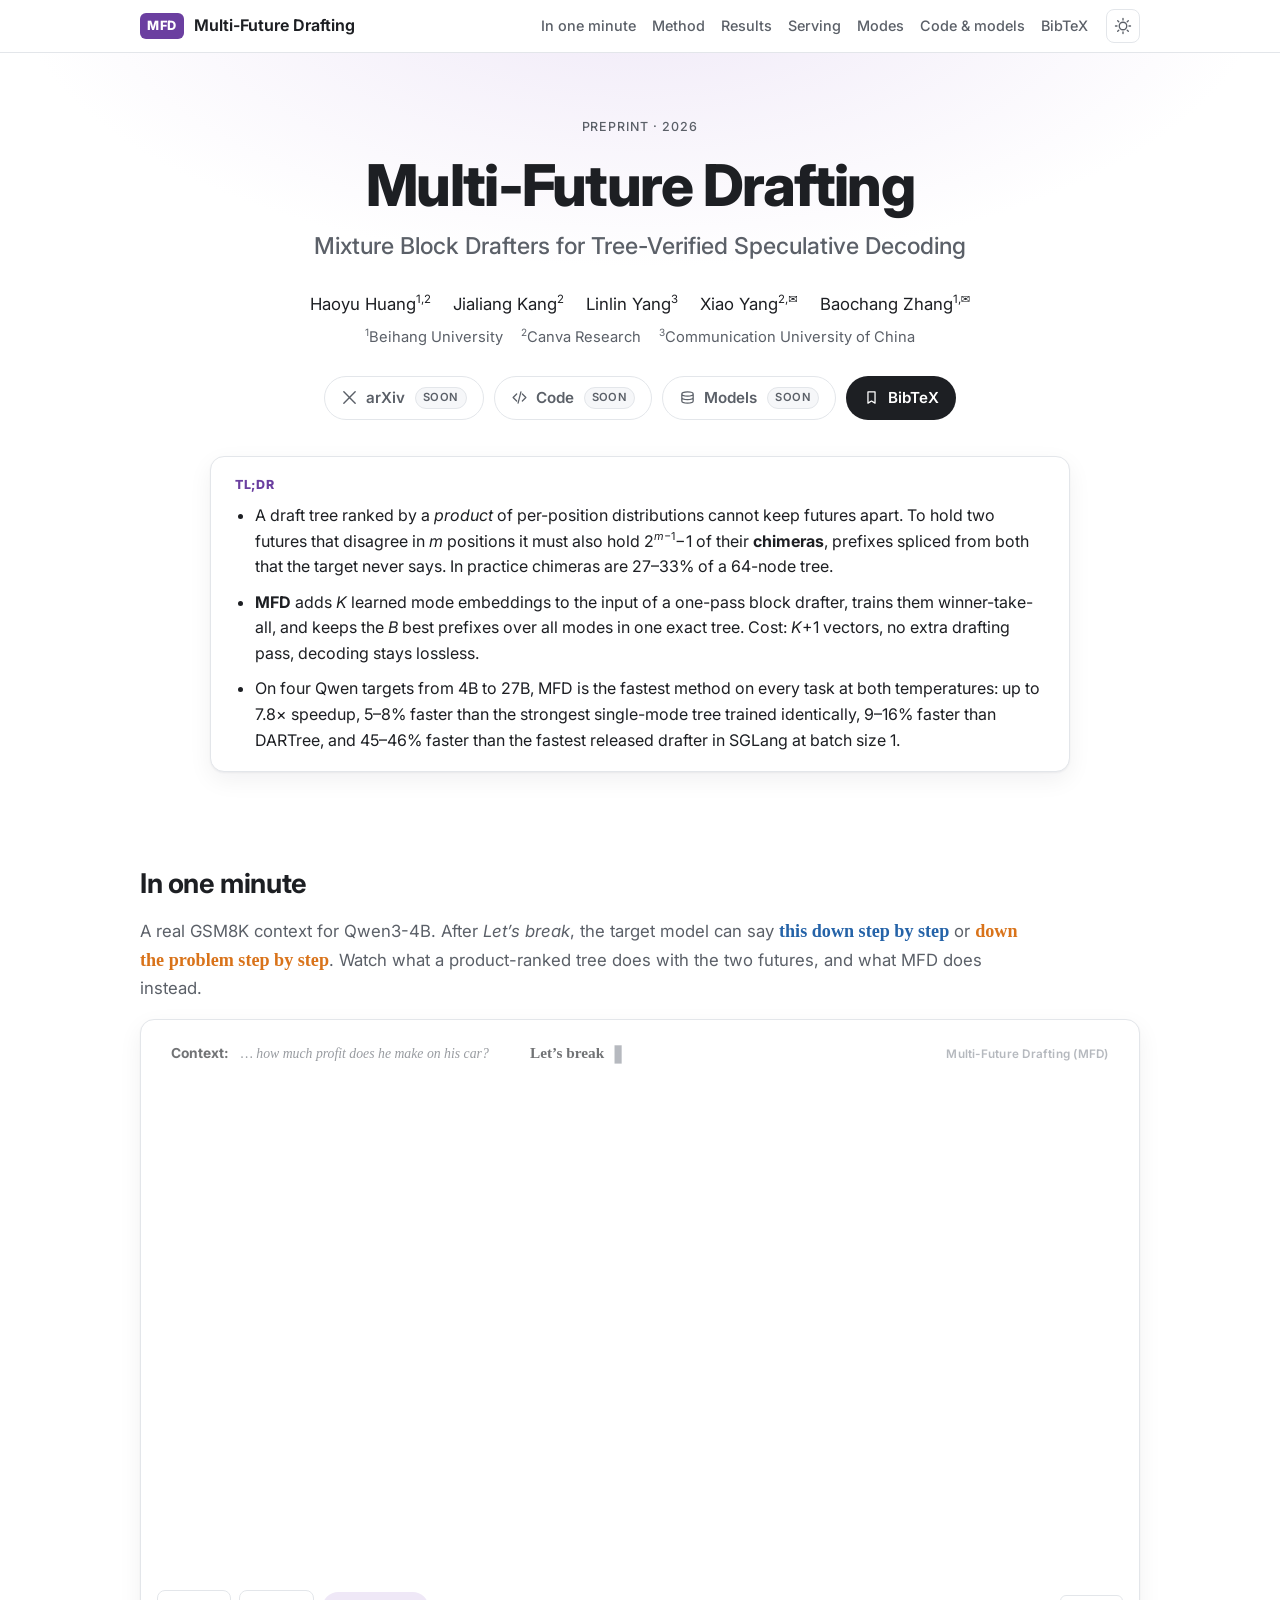
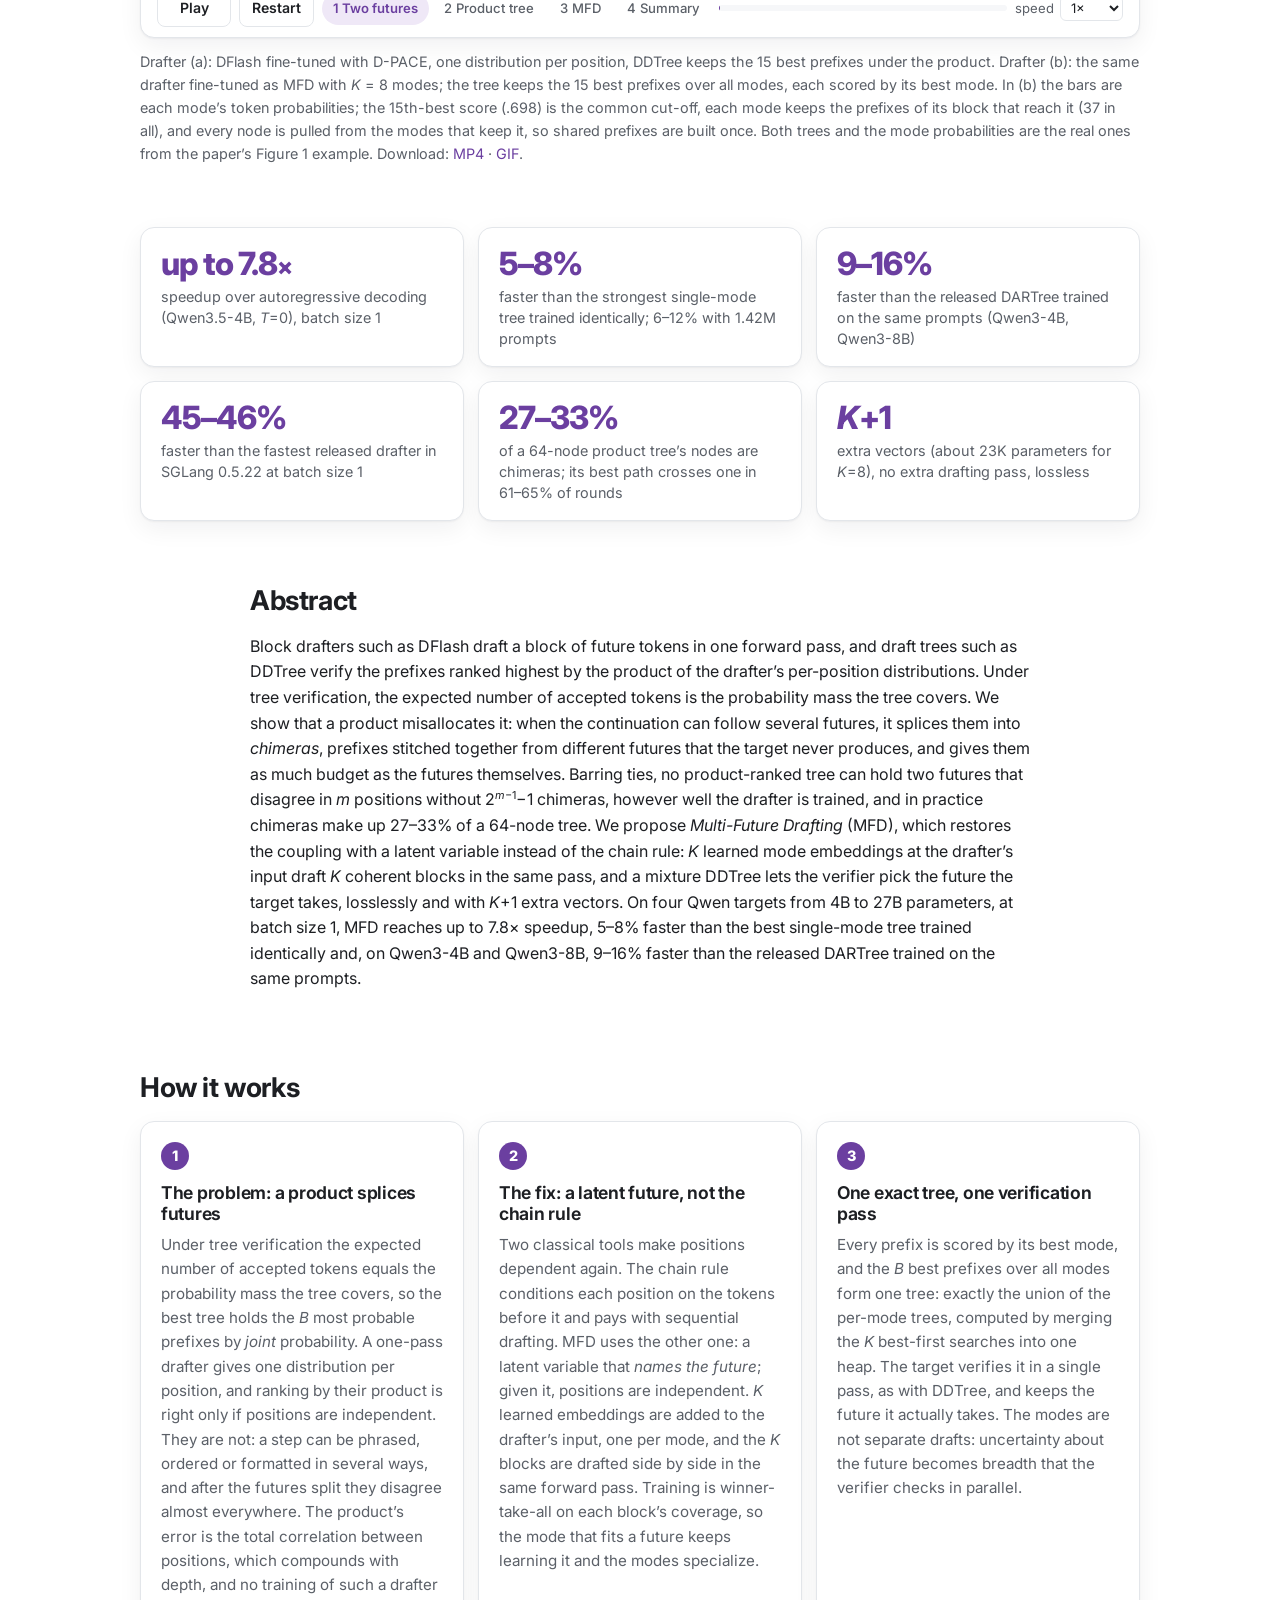
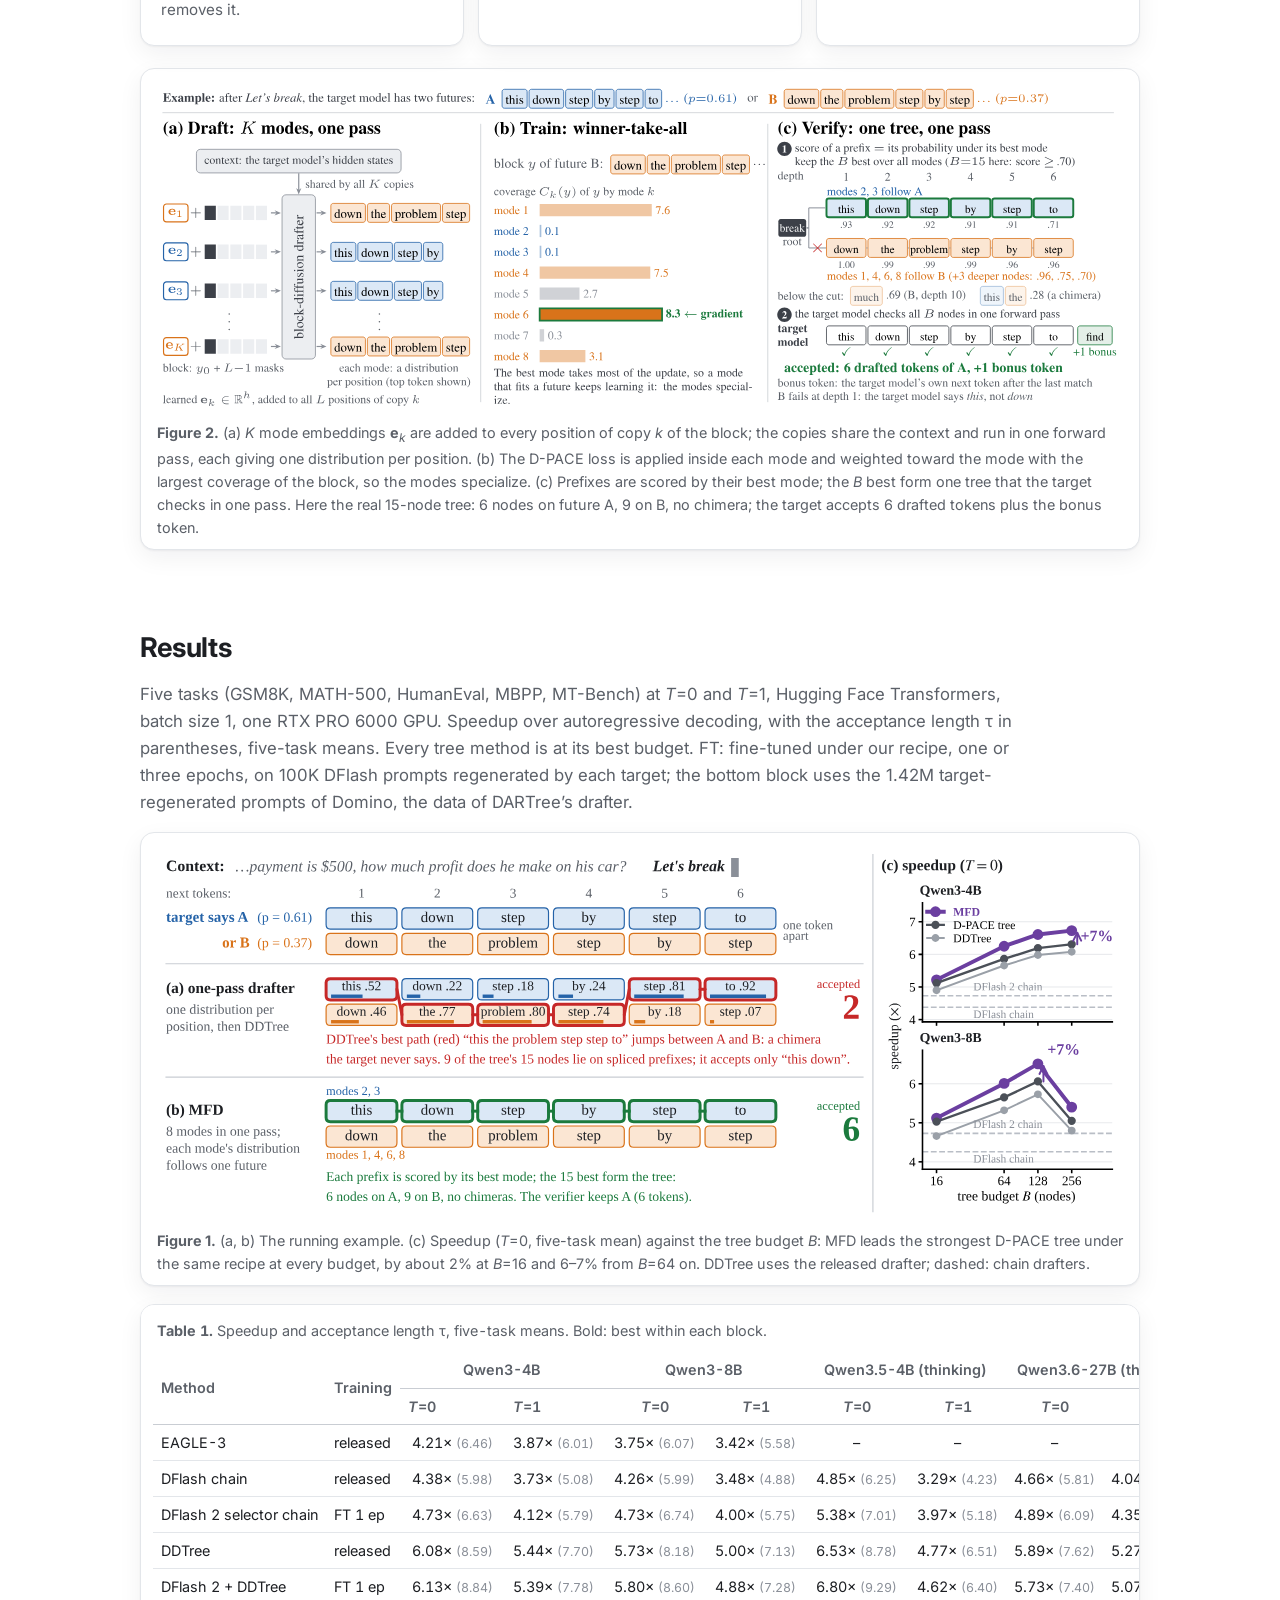
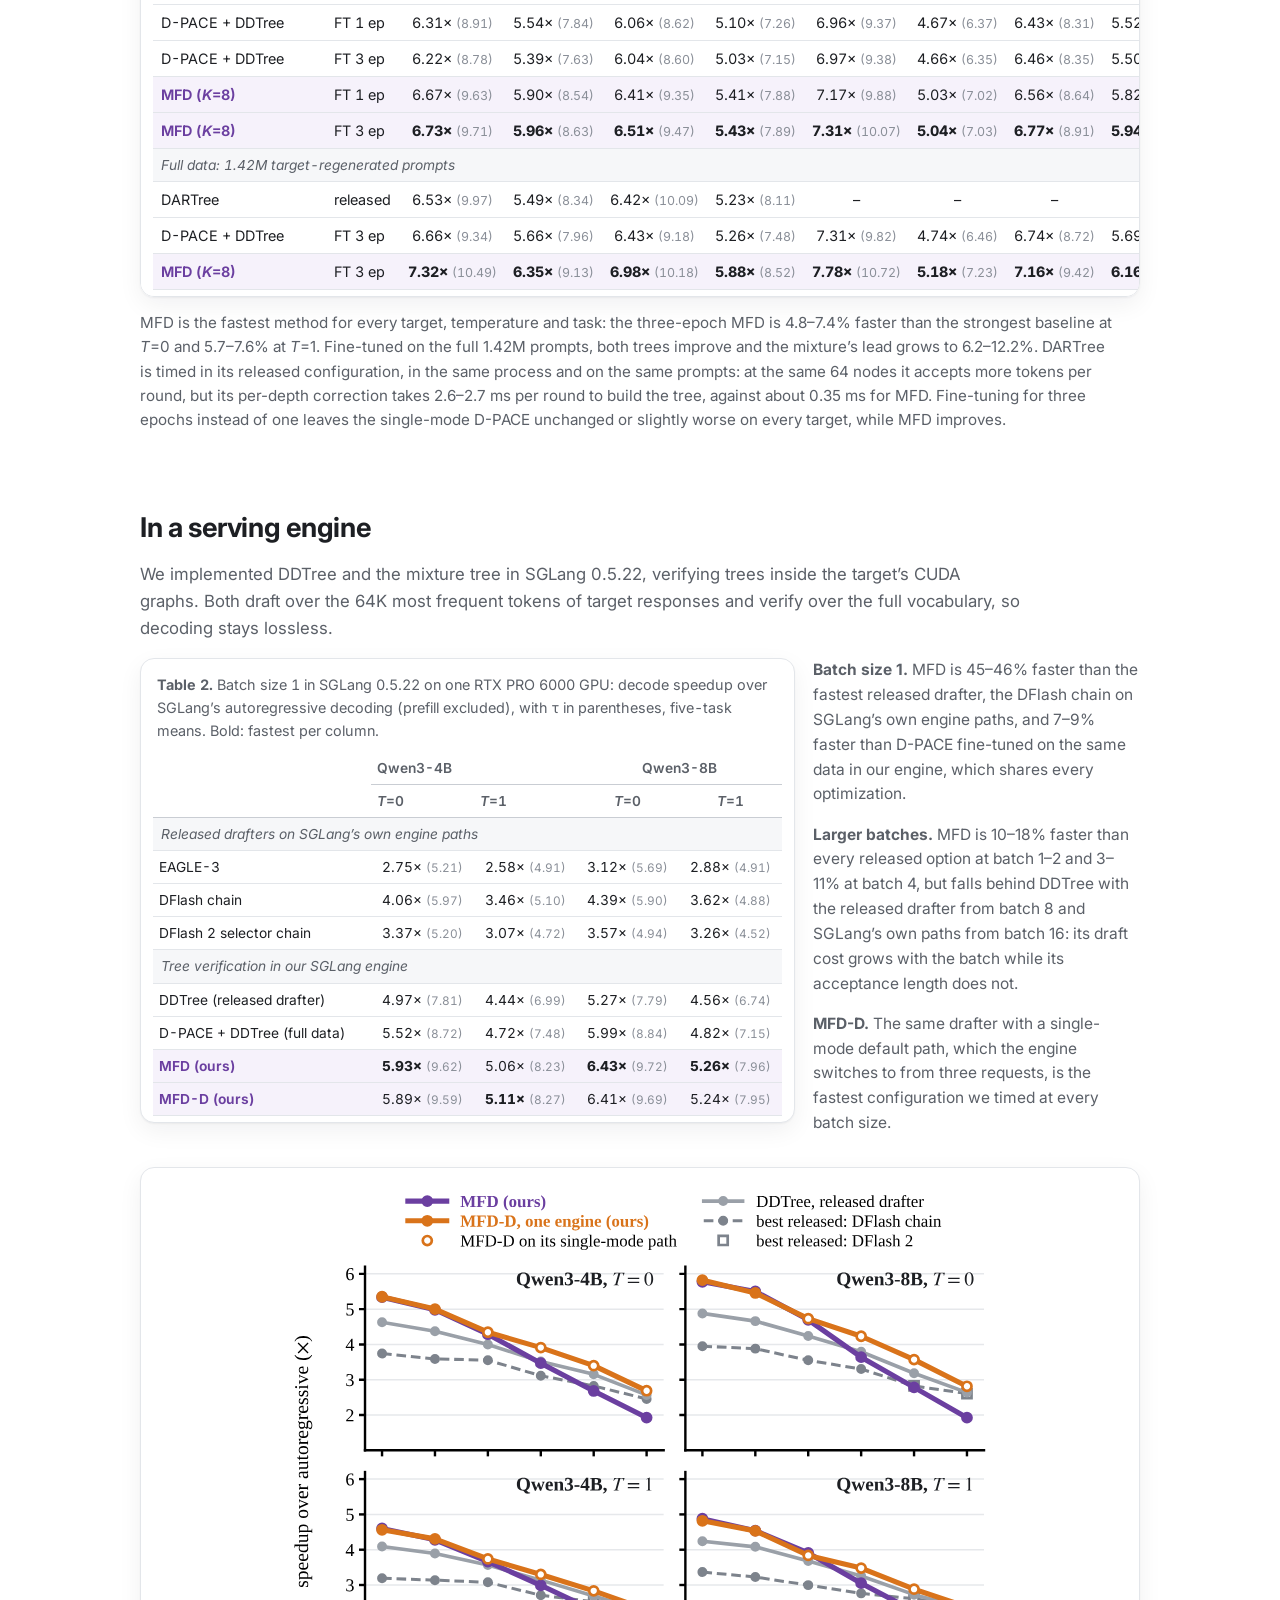
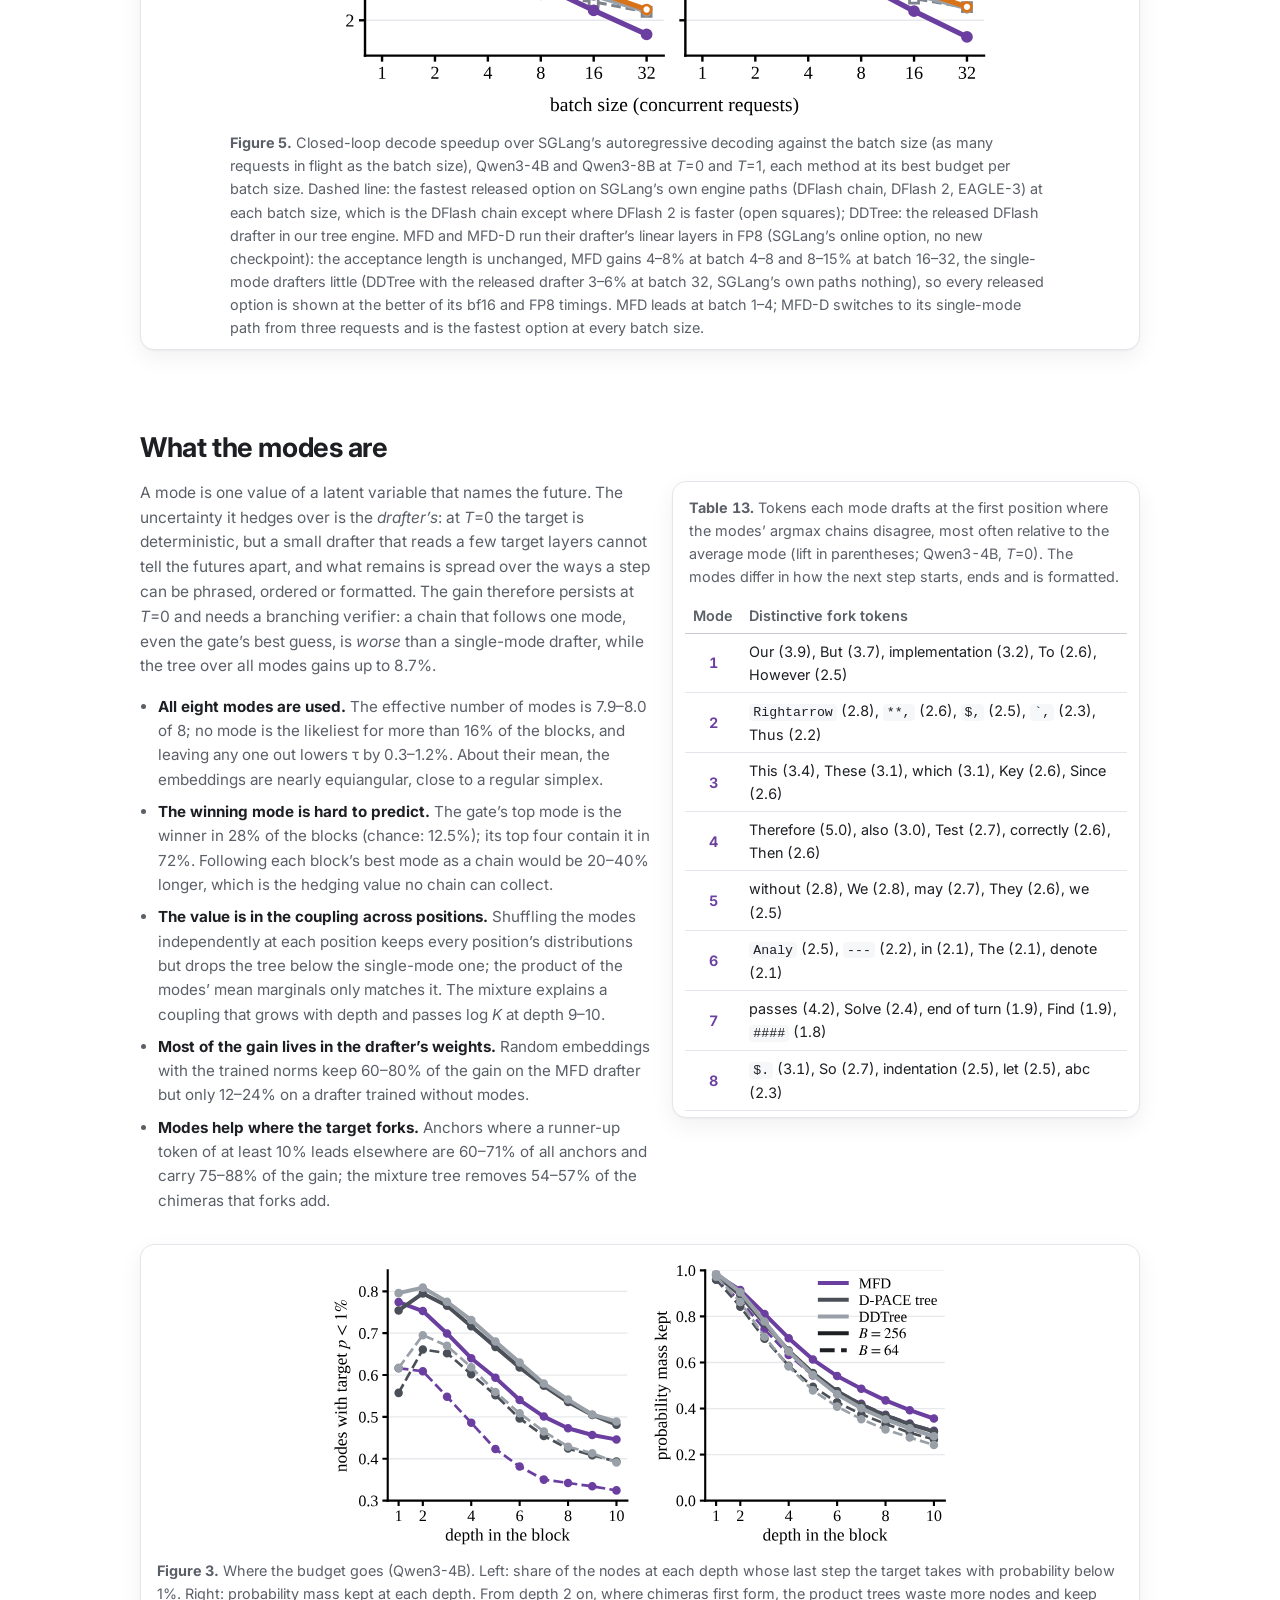
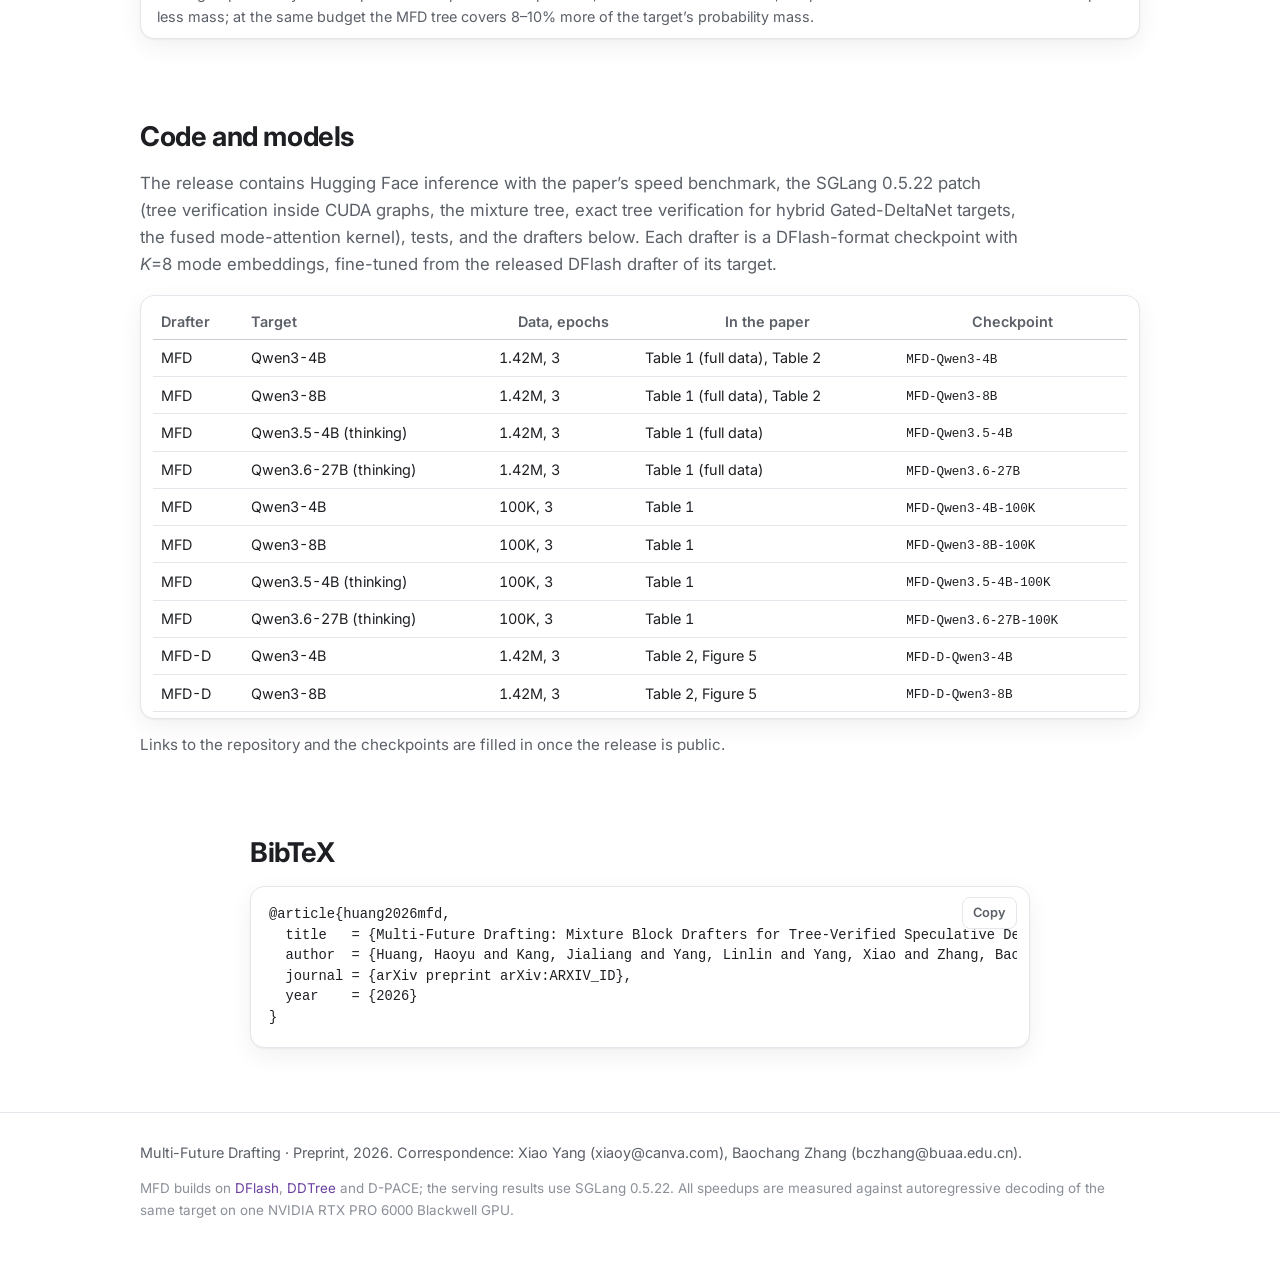
==== docs/index.html @ 166882ab "Project page" ====
<!doctype html>
<html lang="en">
<head>
<meta charset="utf-8">
<meta name="viewport" content="width=device-width, initial-scale=1">
<title>Multi-Future Drafting</title>
<meta name="description" content="Multi-Future Drafting (MFD): mixture block drafters for tree-verified speculative decoding. A product-ranked draft tree splices futures into chimeras; K learned modes draft K coherent blocks in one pass, and one exact mixture tree lets the verifier pick the future the target takes.">
<meta property="og:title" content="Multi-Future Drafting: Mixture Block Drafters for Tree-Verified Speculative Decoding">
<meta property="og:description" content="A product-ranked draft tree cannot keep futures apart. MFD drafts K coherent futures in one pass and ranks them in one exact tree: up to 7.8x speedup, 5-8% faster than the best single-mode tree, lossless.">
<meta property="og:image" content="https://hhhhhhy5.github.io/multi-future-drafting/static/video/mfd_chimera_poster.png">
<meta property="og:url" content="https://hhhhhhy5.github.io/multi-future-drafting/">
<link rel="canonical" href="https://hhhhhhy5.github.io/multi-future-drafting/">
<meta property="og:type" content="website">
<link rel="icon" href="static/img/favicon.svg" type="image/svg+xml">
<link rel="preconnect" href="https://fonts.googleapis.com">
<link rel="preconnect" href="https://fonts.gstatic.com" crossorigin>
<link href="https://fonts.googleapis.com/css2?family=Inter:wght@400;500;600;700;800&family=Tinos:ital,wght@0,400;0,700;1,400&display=swap" rel="stylesheet">
<link rel="stylesheet" href="static/css/style.css?v=20261105b">
</head>
<body>

<nav class="topnav" aria-label="Sections">
  <div class="nav-inner">
    <a class="brand" href="#top"><span class="brand-mark">MFD</span><span class="brand-text">Multi-Future Drafting</span></a>
    <div class="nav-links">
      <a href="#animation">In one minute</a>
      <a href="#method">Method</a>
      <a href="#results">Results</a>
      <a href="#serving">Serving</a>
      <a href="#modes">Modes</a>
      <a href="#resources">Code &amp; models</a>
      <a href="#bibtex">BibTeX</a>
    </div>
    <button class="theme-toggle" id="theme-toggle" type="button" aria-label="Toggle dark mode" title="Toggle dark mode">
      <svg width="18" height="18" viewBox="0 0 24 24" aria-hidden="true"><path class="icon-sun" d="M12 4V2m0 20v-2m8-8h2M2 12h2m13.66-5.66 1.41-1.41M4.93 19.07l1.41-1.41m0-11.32L4.93 4.93m14.14 14.14-1.41-1.41M12 7a5 5 0 1 0 0 10 5 5 0 0 0 0-10z" fill="none" stroke="currentColor" stroke-width="1.8" stroke-linecap="round"/><path class="icon-moon" d="M21 12.8A9 9 0 1 1 11.2 3a7 7 0 0 0 9.8 9.8z" fill="none" stroke="currentColor" stroke-width="1.8" stroke-linejoin="round"/></svg>
    </button>
  </div>
</nav>

<header class="hero" id="top">
  <div class="container">
    <p class="venue">Preprint · 2026</p>
    <h1 class="title">Multi-Future Drafting</h1>
    <p class="subtitle">Mixture Block Drafters for Tree-Verified Speculative Decoding</p>

    <p class="authors">
      <span class="author">Haoyu Huang<sup>1,2</sup></span>
      <span class="author">Jialiang Kang<sup>2</sup></span>
      <span class="author">Linlin Yang<sup>3</sup></span>
      <span class="author">Xiao Yang<sup>2,&#9993;</sup></span>
      <span class="author">Baochang Zhang<sup>1,&#9993;</sup></span>
    </p>
    <p class="affiliations">
      <span><sup>1</sup>Beihang University</span>
      <span><sup>2</sup>Canva Research</span>
      <span><sup>3</sup>Communication University of China</span>
    </p>

    <div class="buttons" id="link-buttons">
      <a class="btn" data-link="arxiv" href="#"><svg viewBox="0 0 24 24" aria-hidden="true"><path d="M4 4l16 16M4 20L20 4" fill="none" stroke="currentColor" stroke-width="2" stroke-linecap="round"/></svg>arXiv</a>
      <a class="btn" data-link="code" href="#"><svg viewBox="0 0 24 24" aria-hidden="true"><path d="M8 7l-5 5 5 5M16 7l5 5-5 5M14 4l-4 16" fill="none" stroke="currentColor" stroke-width="1.8" stroke-linecap="round" stroke-linejoin="round"/></svg>Code</a>
      <a class="btn" data-link="models" href="#"><svg viewBox="0 0 24 24" aria-hidden="true"><path d="M4 7a8 3 0 0 0 16 0a8 3 0 0 0-16 0zm0 0v10a8 3 0 0 0 16 0V7M4 12a8 3 0 0 0 16 0" fill="none" stroke="currentColor" stroke-width="1.8"/></svg>Models</a>
      <a class="btn" href="#bibtex"><svg viewBox="0 0 24 24" aria-hidden="true"><path d="M7 4h10v16l-5-3-5 3z" fill="none" stroke="currentColor" stroke-width="1.8" stroke-linejoin="round"/></svg>BibTeX</a>
    </div>

    <div class="tldr">
      <p class="tldr-head">TL;DR</p>
      <ul>
        <li>A draft tree ranked by a <em>product</em> of per-position distributions cannot keep futures apart. To hold two futures that disagree in <i>m</i> positions it must also hold 2<sup><i>m</i>&minus;1</sup>&minus;1 of their <strong>chimeras</strong>, prefixes spliced from both that the target never says. In practice chimeras are 27&ndash;33% of a 64-node tree.</li>
        <li><strong>MFD</strong> adds <i>K</i> learned mode embeddings to the input of a one-pass block drafter, trains them winner-take-all, and keeps the <i>B</i> best prefixes over all modes in one exact tree. Cost: <i>K</i>+1 vectors, no extra drafting pass, decoding stays lossless.</li>
        <li>On four Qwen targets from 4B to 27B, MFD is the fastest method on every task at both temperatures: up to 7.8&times; speedup, 5&ndash;8% faster than the strongest single-mode tree trained identically, 9&ndash;16% faster than DARTree, and 45&ndash;46% faster than the fastest released drafter in SGLang at batch size&nbsp;1.</li>
      </ul>
    </div>
  </div>
</header>

<main>

<section class="section" id="animation">
  <div class="container">
    <h2>In one minute</h2>
    <p class="lead">A real GSM8K context for Qwen3-4B. After <i>Let&rsquo;s break</i>, the target model can say
      <span class="fut-a">this down step by step</span> or <span class="fut-b">down the problem step by step</span>.
      Watch what a product-ranked tree does with the two futures, and what MFD does instead.</p>

    <div class="anim-wrap card">
      <div class="anim-stage">
        <svg id="mfd-anim" viewBox="0 0 960 540" role="img" aria-label="Animation: a product tree splices two futures into chimeras and accepts 2 tokens; MFD's mixture tree keeps both futures apart and accepts 6."></svg>
      </div>
      <div class="anim-controls">
        <button type="button" class="ctl" id="anim-play" aria-label="Play or pause">Pause</button>
        <button type="button" class="ctl" id="anim-restart" aria-label="Restart">Restart</button>
        <div class="anim-scenes" id="anim-scenes"></div>
        <div class="anim-progress" id="anim-progress"><div class="anim-progress-bar" id="anim-progress-bar"></div></div>
        <label class="ctl-speed">speed <select id="anim-speed"><option value="0.5">0.5&times;</option><option value="1" selected>1&times;</option><option value="1.5">1.5&times;</option></select></label>
      </div>
      <p class="anim-hint">On a narrow screen the animation scrolls sideways; the MP4 below plays full-screen.</p>
    </div>
    <p class="caption">Drafter (a): DFlash fine-tuned with D-PACE, one distribution per position, DDTree keeps the 15 best prefixes under the product. Drafter (b): the same drafter fine-tuned as MFD with <i>K</i>&nbsp;=&nbsp;8 modes; the tree keeps the 15 best prefixes over all modes, each scored by its best mode. In (b) the bars are each mode&rsquo;s token probabilities; the 15th-best score (.698) is the common cut-off, each mode keeps the prefixes of its block that reach it (37 in all), and every node is pulled from the modes that keep it, so shared prefixes are built once. Both trees and the mode probabilities are the real ones from the paper&rsquo;s Figure&nbsp;1 example.
      Download: <a href="static/video/mfd_chimera.mp4">MP4</a> · <a href="static/video/mfd_chimera.gif">GIF</a>.</p>
  </div>
</section>

<section class="section numbers" id="numbers">
  <div class="container">
    <div class="stat-grid">
      <div class="stat"><div class="stat-v">up to 7.8<span class="x">&times;</span></div><div class="stat-l">speedup over autoregressive decoding (Qwen3.5-4B, <i>T</i>=0), batch size 1</div></div>
      <div class="stat"><div class="stat-v">5&ndash;8%</div><div class="stat-l">faster than the strongest single-mode tree trained identically; 6&ndash;12% with 1.42M prompts</div></div>
      <div class="stat"><div class="stat-v">9&ndash;16%</div><div class="stat-l">faster than the released DARTree trained on the same prompts (Qwen3-4B, Qwen3-8B)</div></div>
      <div class="stat"><div class="stat-v">45&ndash;46%</div><div class="stat-l">faster than the fastest released drafter in SGLang 0.5.22 at batch size 1</div></div>
      <div class="stat"><div class="stat-v">27&ndash;33%</div><div class="stat-l">of a 64-node product tree&rsquo;s nodes are chimeras; its best path crosses one in 61&ndash;65% of rounds</div></div>
      <div class="stat"><div class="stat-v"><i>K</i>+1</div><div class="stat-l">extra vectors (about 23K parameters for <i>K</i>=8), no extra drafting pass, lossless</div></div>
    </div>
  </div>
</section>

<section class="section" id="abstract">
  <div class="container narrow">
    <h2>Abstract</h2>
    <p>Block drafters such as DFlash draft a block of future tokens in one forward pass, and draft trees such as DDTree verify the prefixes ranked highest by the product of the drafter&rsquo;s per-position distributions. Under tree verification, the expected number of accepted tokens is the probability mass the tree covers. We show that a product misallocates it: when the continuation can follow several futures, it splices them into <em>chimeras</em>, prefixes stitched together from different futures that the target never produces, and gives them as much budget as the futures themselves. Barring ties, no product-ranked tree can hold two futures that disagree in <i>m</i> positions without 2<sup><i>m</i>&minus;1</sup>&minus;1 chimeras, however well the drafter is trained, and in practice chimeras make up 27&ndash;33% of a 64-node tree. We propose <em>Multi-Future Drafting</em> (MFD), which restores the coupling with a latent variable instead of the chain rule: <i>K</i> learned mode embeddings at the drafter&rsquo;s input draft <i>K</i> coherent blocks in the same pass, and a mixture DDTree lets the verifier pick the future the target takes, losslessly and with <i>K</i>+1 extra vectors. On four Qwen targets from 4B to 27B parameters, at batch size 1, MFD reaches up to 7.8&times; speedup, 5&ndash;8% faster than the best single-mode tree trained identically and, on Qwen3-4B and Qwen3-8B, 9&ndash;16% faster than the released DARTree trained on the same prompts.</p>
  </div>
</section>

<section class="section" id="method">
  <div class="container">
    <h2>How it works</h2>
    <div class="steps">
      <div class="step card">
        <div class="step-n">1</div>
        <h3>The problem: a product splices futures</h3>
        <p>Under tree verification the expected number of accepted tokens equals the probability mass the tree covers, so the best tree holds the <i>B</i> most probable prefixes by <em>joint</em> probability. A one-pass drafter gives one distribution per position, and ranking by their product is right only if positions are independent. They are not: a step can be phrased, ordered or formatted in several ways, and after the futures split they disagree almost everywhere. The product&rsquo;s error is the total correlation between positions, which compounds with depth, and no training of such a drafter removes it.</p>
      </div>
      <div class="step card">
        <div class="step-n">2</div>
        <h3>The fix: a latent future, not the chain rule</h3>
        <p>Two classical tools make positions dependent again. The chain rule conditions each position on the tokens before it and pays with sequential drafting. MFD uses the other one: a latent variable that <em>names the future</em>; given it, positions are independent. <i>K</i> learned embeddings are added to the drafter&rsquo;s input, one per mode, and the <i>K</i> blocks are drafted side by side in the same forward pass. Training is winner-take-all on each block&rsquo;s coverage, so the mode that fits a future keeps learning it and the modes specialize.</p>
      </div>
      <div class="step card">
        <div class="step-n">3</div>
        <h3>One exact tree, one verification pass</h3>
        <p>Every prefix is scored by its best mode, and the <i>B</i> best prefixes over all modes form one tree: exactly the union of the per-mode trees, computed by merging the <i>K</i> best-first searches into one heap. The target verifies it in a single pass, as with DDTree, and keeps the future it actually takes. The modes are not separate drafts: uncertainty about the future becomes breadth that the verifier checks in parallel.</p>
      </div>
    </div>

    <figure class="figure card">
      <img src="static/img/method.svg" alt="Method figure: (a) K modes drafted in one pass, (b) winner-take-all training, (c) one tree verified in one pass" loading="lazy">
      <figcaption><strong>Figure 2.</strong> (a) <i>K</i> mode embeddings <b>e</b><sub><i>k</i></sub> are added to every position of copy <i>k</i> of the block; the copies share the context and run in one forward pass, each giving one distribution per position. (b) The D-PACE loss is applied inside each mode and weighted toward the mode with the largest coverage of the block, so the modes specialize. (c) Prefixes are scored by their best mode; the <i>B</i> best form one tree that the target checks in one pass. Here the real 15-node tree: 6 nodes on future A, 9 on B, no chimera; the target accepts 6 drafted tokens plus the bonus token.</figcaption>
    </figure>
  </div>
</section>

<section class="section" id="results">
  <div class="container">
    <h2>Results</h2>
    <p class="lead">Five tasks (GSM8K, MATH-500, HumanEval, MBPP, MT-Bench) at <i>T</i>=0 and <i>T</i>=1, Hugging Face Transformers, batch size 1, one RTX PRO 6000 GPU. Speedup over autoregressive decoding, with the acceptance length &tau; in parentheses, five-task means. Every tree method is at its best budget. FT: fine-tuned under our recipe, one or three epochs, on 100K DFlash prompts regenerated by each target; the bottom block uses the 1.42M target-regenerated prompts of Domino, the data of DARTree&rsquo;s drafter.</p>

    <figure class="figure card teaser">
      <img src="static/img/teaser.svg" alt="Figure 1: the running example and speedup against the tree budget" loading="lazy">
      <figcaption><strong>Figure 1.</strong> (a, b) The running example. (c) Speedup (<i>T</i>=0, five-task mean) against the tree budget <i>B</i>: MFD leads the strongest D-PACE tree under the same recipe at every budget, by about 2% at <i>B</i>=16 and 6&ndash;7% from <i>B</i>=64 on. DDTree uses the released drafter; dashed: chain drafters.</figcaption>
    </figure>

    <div class="table-wrap card">
      <table class="results">
        <caption><strong>Table 1.</strong> Speedup and acceptance length &tau;, five-task means. Bold: best within each block.</caption>
        <thead>
          <tr><th rowspan="2">Method</th><th rowspan="2">Training</th><th colspan="2">Qwen3-4B</th><th colspan="2">Qwen3-8B</th><th colspan="2">Qwen3.5-4B (thinking)</th><th colspan="2">Qwen3.6-27B (thinking)</th></tr>
          <tr><th><i>T</i>=0</th><th><i>T</i>=1</th><th><i>T</i>=0</th><th><i>T</i>=1</th><th><i>T</i>=0</th><th><i>T</i>=1</th><th><i>T</i>=0</th><th><i>T</i>=1</th></tr>
        </thead>
        <tbody>
          <tr><td>EAGLE-3</td><td>released</td><td>4.21&times; <s>(6.46)</s></td><td>3.87&times; <s>(6.01)</s></td><td>3.75&times; <s>(6.07)</s></td><td>3.42&times; <s>(5.58)</s></td><td>&ndash;</td><td>&ndash;</td><td>&ndash;</td><td>&ndash;</td></tr>
          <tr><td>DFlash chain</td><td>released</td><td>4.38&times; <s>(5.98)</s></td><td>3.73&times; <s>(5.08)</s></td><td>4.26&times; <s>(5.99)</s></td><td>3.48&times; <s>(4.88)</s></td><td>4.85&times; <s>(6.25)</s></td><td>3.29&times; <s>(4.23)</s></td><td>4.66&times; <s>(5.81)</s></td><td>4.04&times; <s>(5.04)</s></td></tr>
          <tr><td>DFlash 2 selector chain</td><td>FT 1 ep</td><td>4.73&times; <s>(6.63)</s></td><td>4.12&times; <s>(5.79)</s></td><td>4.73&times; <s>(6.74)</s></td><td>4.00&times; <s>(5.75)</s></td><td>5.38&times; <s>(7.01)</s></td><td>3.97&times; <s>(5.18)</s></td><td>4.89&times; <s>(6.09)</s></td><td>4.35&times; <s>(5.43)</s></td></tr>
          <tr><td>DDTree</td><td>released</td><td>6.08&times; <s>(8.59)</s></td><td>5.44&times; <s>(7.70)</s></td><td>5.73&times; <s>(8.18)</s></td><td>5.00&times; <s>(7.13)</s></td><td>6.53&times; <s>(8.78)</s></td><td>4.77&times; <s>(6.51)</s></td><td>5.89&times; <s>(7.62)</s></td><td>5.27&times; <s>(6.86)</s></td></tr>
          <tr><td>DFlash 2 + DDTree</td><td>FT 1 ep</td><td>6.13&times; <s>(8.84)</s></td><td>5.39&times; <s>(7.78)</s></td><td>5.80&times; <s>(8.60)</s></td><td>4.88&times; <s>(7.28)</s></td><td>6.80&times; <s>(9.29)</s></td><td>4.62&times; <s>(6.40)</s></td><td>5.73&times; <s>(7.40)</s></td><td>5.07&times; <s>(6.57)</s></td></tr>
          <tr><td>D-PACE + DDTree</td><td>FT 1 ep</td><td>6.31&times; <s>(8.91)</s></td><td>5.54&times; <s>(7.84)</s></td><td>6.06&times; <s>(8.62)</s></td><td>5.10&times; <s>(7.26)</s></td><td>6.96&times; <s>(9.37)</s></td><td>4.67&times; <s>(6.37)</s></td><td>6.43&times; <s>(8.31)</s></td><td>5.52&times; <s>(7.19)</s></td></tr>
          <tr><td>D-PACE + DDTree</td><td>FT 3 ep</td><td>6.22&times; <s>(8.78)</s></td><td>5.39&times; <s>(7.63)</s></td><td>6.04&times; <s>(8.60)</s></td><td>5.03&times; <s>(7.15)</s></td><td>6.97&times; <s>(9.38)</s></td><td>4.66&times; <s>(6.35)</s></td><td>6.46&times; <s>(8.35)</s></td><td>5.50&times; <s>(7.17)</s></td></tr>
          <tr class="ours"><td>MFD (<i>K</i>=8)</td><td>FT 1 ep</td><td>6.67&times; <s>(9.63)</s></td><td>5.90&times; <s>(8.54)</s></td><td>6.41&times; <s>(9.35)</s></td><td>5.41&times; <s>(7.88)</s></td><td>7.17&times; <s>(9.88)</s></td><td>5.03&times; <s>(7.02)</s></td><td>6.56&times; <s>(8.64)</s></td><td>5.82&times; <s>(7.71)</s></td></tr>
          <tr class="ours best"><td>MFD (<i>K</i>=8)</td><td>FT 3 ep</td><td><b>6.73&times;</b> <s>(9.71)</s></td><td><b>5.96&times;</b> <s>(8.63)</s></td><td><b>6.51&times;</b> <s>(9.47)</s></td><td><b>5.43&times;</b> <s>(7.89)</s></td><td><b>7.31&times;</b> <s>(10.07)</s></td><td><b>5.04&times;</b> <s>(7.03)</s></td><td><b>6.77&times;</b> <s>(8.91)</s></td><td><b>5.94&times;</b> <s>(7.87)</s></td></tr>
          <tr class="block"><td colspan="10"><em>Full data: 1.42M target-regenerated prompts</em></td></tr>
          <tr><td>DARTree</td><td>released</td><td>6.53&times; <s>(9.97)</s></td><td>5.49&times; <s>(8.34)</s></td><td>6.42&times; <s>(10.09)</s></td><td>5.23&times; <s>(8.11)</s></td><td>&ndash;</td><td>&ndash;</td><td>&ndash;</td><td>&ndash;</td></tr>
          <tr><td>D-PACE + DDTree</td><td>FT 3 ep</td><td>6.66&times; <s>(9.34)</s></td><td>5.66&times; <s>(7.96)</s></td><td>6.43&times; <s>(9.18)</s></td><td>5.26&times; <s>(7.48)</s></td><td>7.31&times; <s>(9.82)</s></td><td>4.74&times; <s>(6.46)</s></td><td>6.74&times; <s>(8.72)</s></td><td>5.69&times; <s>(7.40)</s></td></tr>
          <tr class="ours best"><td>MFD (<i>K</i>=8)</td><td>FT 3 ep</td><td><b>7.32&times;</b> <s>(10.49)</s></td><td><b>6.35&times;</b> <s>(9.13)</s></td><td><b>6.98&times;</b> <s>(10.18)</s></td><td><b>5.88&times;</b> <s>(8.52)</s></td><td><b>7.78&times;</b> <s>(10.72)</s></td><td><b>5.18&times;</b> <s>(7.23)</s></td><td><b>7.16&times;</b> <s>(9.42)</s></td><td><b>6.16&times;</b> <s>(8.16)</s></td></tr>
        </tbody>
      </table>
    </div>
    <p class="note">MFD is the fastest method for every target, temperature and task: the three-epoch MFD is 4.8&ndash;7.4% faster than the strongest baseline at <i>T</i>=0 and 5.7&ndash;7.6% at <i>T</i>=1. Fine-tuned on the full 1.42M prompts, both trees improve and the mixture&rsquo;s lead grows to 6.2&ndash;12.2%. DARTree is timed in its released configuration, in the same process and on the same prompts: at the same 64 nodes it accepts more tokens per round, but its per-depth correction takes 2.6&ndash;2.7 ms per round to build the tree, against about 0.35 ms for MFD. Fine-tuning for three epochs instead of one leaves the single-mode D-PACE unchanged or slightly worse on every target, while MFD improves.</p>
  </div>
</section>

<section class="section" id="serving">
  <div class="container">
    <h2>In a serving engine</h2>
    <p class="lead">We implemented DDTree and the mixture tree in SGLang 0.5.22, verifying trees inside the target&rsquo;s CUDA graphs. Both draft over the 64K most frequent tokens of target responses and verify over the full vocabulary, so decoding stays lossless.</p>
    <div class="serving-grid">
      <div class="table-wrap card">
        <table class="results compact">
          <caption><strong>Table 2.</strong> Batch size 1 in SGLang 0.5.22 on one RTX PRO 6000 GPU: decode speedup over SGLang&rsquo;s autoregressive decoding (prefill excluded), with &tau; in parentheses, five-task means. Bold: fastest per column.</caption>
          <thead>
            <tr><th rowspan="2"></th><th colspan="2">Qwen3-4B</th><th colspan="2">Qwen3-8B</th></tr>
            <tr><th><i>T</i>=0</th><th><i>T</i>=1</th><th><i>T</i>=0</th><th><i>T</i>=1</th></tr>
          </thead>
          <tbody>
            <tr class="block"><td colspan="5"><em>Released drafters on SGLang&rsquo;s own engine paths</em></td></tr>
            <tr><td>EAGLE-3</td><td>2.75&times; <s>(5.21)</s></td><td>2.58&times; <s>(4.91)</s></td><td>3.12&times; <s>(5.69)</s></td><td>2.88&times; <s>(4.91)</s></td></tr>
            <tr><td>DFlash chain</td><td>4.06&times; <s>(5.97)</s></td><td>3.46&times; <s>(5.10)</s></td><td>4.39&times; <s>(5.90)</s></td><td>3.62&times; <s>(4.88)</s></td></tr>
            <tr><td>DFlash 2 selector chain</td><td>3.37&times; <s>(5.20)</s></td><td>3.07&times; <s>(4.72)</s></td><td>3.57&times; <s>(4.94)</s></td><td>3.26&times; <s>(4.52)</s></td></tr>
            <tr class="block"><td colspan="5"><em>Tree verification in our SGLang engine</em></td></tr>
            <tr><td>DDTree (released drafter)</td><td>4.97&times; <s>(7.81)</s></td><td>4.44&times; <s>(6.99)</s></td><td>5.27&times; <s>(7.79)</s></td><td>4.56&times; <s>(6.74)</s></td></tr>
            <tr><td>D-PACE + DDTree (full data)</td><td>5.52&times; <s>(8.72)</s></td><td>4.72&times; <s>(7.48)</s></td><td>5.99&times; <s>(8.84)</s></td><td>4.82&times; <s>(7.15)</s></td></tr>
            <tr class="ours"><td>MFD (ours)</td><td><b>5.93&times;</b> <s>(9.62)</s></td><td>5.06&times; <s>(8.23)</s></td><td><b>6.43&times;</b> <s>(9.72)</s></td><td><b>5.26&times;</b> <s>(7.96)</s></td></tr>
            <tr class="ours"><td>MFD-D (ours)</td><td>5.89&times; <s>(9.59)</s></td><td><b>5.11&times;</b> <s>(8.27)</s></td><td>6.41&times; <s>(9.69)</s></td><td>5.24&times; <s>(7.95)</s></td></tr>
          </tbody>
        </table>
      </div>
      <div class="serving-text">
        <p><strong>Batch size 1.</strong> MFD is 45&ndash;46% faster than the fastest released drafter, the DFlash chain on SGLang&rsquo;s own engine paths, and 7&ndash;9% faster than D-PACE fine-tuned on the same data in our engine, which shares every optimization.</p>
        <p><strong>Larger batches.</strong> MFD is 10&ndash;18% faster than every released option at batch 1&ndash;2 and 3&ndash;11% at batch 4, but falls behind DDTree with the released drafter from batch 8 and SGLang&rsquo;s own paths from batch 16: its draft cost grows with the batch while its acceptance length does not.</p>
        <p><strong>MFD-D.</strong> The same drafter with a single-mode default path, which the engine switches to from three requests, is the fastest configuration we timed at every batch size.</p>
      </div>
    </div>
    <figure class="figure card mid">
      <img src="static/img/engine.svg" alt="Figure 5: closed-loop speedup against batch size in SGLang" loading="lazy">
      <figcaption><strong>Figure 5.</strong> Closed-loop decode speedup over SGLang&rsquo;s autoregressive decoding against the batch size (as many requests in flight as the batch size), Qwen3-4B and Qwen3-8B at <i>T</i>=0 and <i>T</i>=1, each method at its best budget per batch size. Dashed line: the fastest released option on SGLang&rsquo;s own engine paths (DFlash chain, DFlash 2, EAGLE-3) at each batch size, which is the DFlash chain except where DFlash 2 is faster (open squares); DDTree: the released DFlash drafter in our tree engine. MFD and MFD-D run their drafter&rsquo;s linear layers in FP8 (SGLang&rsquo;s online option, no new checkpoint): the acceptance length is unchanged, MFD gains 4&ndash;8% at batch 4&ndash;8 and 8&ndash;15% at batch 16&ndash;32, the single-mode drafters little (DDTree with the released drafter 3&ndash;6% at batch 32, SGLang&rsquo;s own paths nothing), so every released option is shown at the better of its bf16 and FP8 timings. MFD leads at batch 1&ndash;4; MFD-D switches to its single-mode path from three requests and is the fastest option at every batch size.</figcaption>
    </figure>
  </div>
</section>

<section class="section" id="modes">
  <div class="container">
    <h2>What the modes are</h2>
    <div class="two-col modes-grid">
      <div class="modes-text">
        <p>A mode is one value of a latent variable that names the future. The uncertainty it hedges over is the <em>drafter&rsquo;s</em>: at <i>T</i>=0 the target is deterministic, but a small drafter that reads a few target layers cannot tell the futures apart, and what remains is spread over the ways a step can be phrased, ordered or formatted. The gain therefore persists at <i>T</i>=0 and needs a branching verifier: a chain that follows one mode, even the gate&rsquo;s best guess, is <em>worse</em> than a single-mode drafter, while the tree over all modes gains up to 8.7%.</p>
        <ul class="facts">
          <li><strong>All eight modes are used.</strong> The effective number of modes is 7.9&ndash;8.0 of 8; no mode is the likeliest for more than 16% of the blocks, and leaving any one out lowers &tau; by 0.3&ndash;1.2%. About their mean, the embeddings are nearly equiangular, close to a regular simplex.</li>
          <li><strong>The winning mode is hard to predict.</strong> The gate&rsquo;s top mode is the winner in 28% of the blocks (chance: 12.5%); its top four contain it in 72%. Following each block&rsquo;s best mode as a chain would be 20&ndash;40% longer, which is the hedging value no chain can collect.</li>
          <li><strong>The value is in the coupling across positions.</strong> Shuffling the modes independently at each position keeps every position&rsquo;s distributions but drops the tree below the single-mode one; the product of the modes&rsquo; mean marginals only matches it. The mixture explains a coupling that grows with depth and passes log&nbsp;<i>K</i> at depth 9&ndash;10.</li>
          <li><strong>Most of the gain lives in the drafter&rsquo;s weights.</strong> Random embeddings with the trained norms keep 60&ndash;80% of the gain on the MFD drafter but only 12&ndash;24% on a drafter trained without modes.</li>
          <li><strong>Modes help where the target forks.</strong> Anchors where a runner-up token of at least 10% leads elsewhere are 60&ndash;71% of all anchors and carry 75&ndash;88% of the gain; the mixture tree removes 54&ndash;57% of the chimeras that forks add.</li>
        </ul>
      </div>
      <div class="table-wrap card">
        <table class="forks">
          <caption><strong>Table 13.</strong> Tokens each mode drafts at the first position where the modes&rsquo; argmax chains disagree, most often relative to the average mode (lift in parentheses; Qwen3-4B, <i>T</i>=0). The modes differ in how the next step starts, ends and is formatted.</caption>
          <thead><tr><th>Mode</th><th>Distinctive fork tokens</th></tr></thead>
          <tbody>
            <tr><td>1</td><td>Our (3.9), But (3.7), implementation (3.2), To (2.6), However (2.5)</td></tr>
            <tr><td>2</td><td><code>Rightarrow</code> (2.8), <code>**,</code> (2.6), <code>$,</code> (2.5), <code>`,</code> (2.3), Thus (2.2)</td></tr>
            <tr><td>3</td><td>This (3.4), These (3.1), which (3.1), Key (2.6), Since (2.6)</td></tr>
            <tr><td>4</td><td>Therefore (5.0), also (3.0), Test (2.7), correctly (2.6), Then (2.6)</td></tr>
            <tr><td>5</td><td>without (2.8), We (2.8), may (2.7), They (2.6), we (2.5)</td></tr>
            <tr><td>6</td><td><code>Analy</code> (2.5), <code>---</code> (2.2), in (2.1), The (2.1), denote (2.1)</td></tr>
            <tr><td>7</td><td>passes (4.2), Solve (2.4), end of turn (1.9), Find (1.9), <code>####</code> (1.8)</td></tr>
            <tr><td>8</td><td><code>$.</code> (3.1), So (2.7), indentation (2.5), let (2.5), abc (2.3)</td></tr>
          </tbody>
        </table>
      </div>
    </div>
    <figure class="figure card half">
      <img src="static/img/budget.svg" alt="Figure 3: where the budget of a product tree goes" loading="lazy">
      <figcaption><strong>Figure 3.</strong> Where the budget goes (Qwen3-4B). Left: share of the nodes at each depth whose last step the target takes with probability below 1%. Right: probability mass kept at each depth. From depth 2 on, where chimeras first form, the product trees waste more nodes and keep less mass; at the same budget the MFD tree covers 8&ndash;10% more of the target&rsquo;s probability mass.</figcaption>
    </figure>
  </div>
</section>

<section class="section" id="resources">
  <div class="container">
    <h2>Code and models</h2>
    <p class="lead">The release contains Hugging Face inference with the paper&rsquo;s speed benchmark, the SGLang 0.5.22 patch (tree verification inside CUDA graphs, the mixture tree, exact tree verification for hybrid Gated-DeltaNet targets, the fused mode-attention kernel), tests, and the drafters below. Each drafter is a DFlash-format checkpoint with <i>K</i>=8 mode embeddings, fine-tuned from the released DFlash drafter of its target.</p>
    <div class="table-wrap card">
      <table class="models">
        <thead><tr><th>Drafter</th><th>Target</th><th>Data, epochs</th><th>In the paper</th><th>Checkpoint</th></tr></thead>
        <tbody>
          <tr><td>MFD</td><td>Qwen3-4B</td><td>1.42M, 3</td><td>Table 1 (full data), Table 2</td><td><a data-model="MFD-Qwen3-4B" href="#">MFD-Qwen3-4B</a></td></tr>
          <tr><td>MFD</td><td>Qwen3-8B</td><td>1.42M, 3</td><td>Table 1 (full data), Table 2</td><td><a data-model="MFD-Qwen3-8B" href="#">MFD-Qwen3-8B</a></td></tr>
          <tr><td>MFD</td><td>Qwen3.5-4B (thinking)</td><td>1.42M, 3</td><td>Table 1 (full data)</td><td><a data-model="MFD-Qwen3.5-4B" href="#">MFD-Qwen3.5-4B</a></td></tr>
          <tr><td>MFD</td><td>Qwen3.6-27B (thinking)</td><td>1.42M, 3</td><td>Table 1 (full data)</td><td><a data-model="MFD-Qwen3.6-27B" href="#">MFD-Qwen3.6-27B</a></td></tr>
          <tr><td>MFD</td><td>Qwen3-4B</td><td>100K, 3</td><td>Table 1</td><td><a data-model="MFD-Qwen3-4B-100K" href="#">MFD-Qwen3-4B-100K</a></td></tr>
          <tr><td>MFD</td><td>Qwen3-8B</td><td>100K, 3</td><td>Table 1</td><td><a data-model="MFD-Qwen3-8B-100K" href="#">MFD-Qwen3-8B-100K</a></td></tr>
          <tr><td>MFD</td><td>Qwen3.5-4B (thinking)</td><td>100K, 3</td><td>Table 1</td><td><a data-model="MFD-Qwen3.5-4B-100K" href="#">MFD-Qwen3.5-4B-100K</a></td></tr>
          <tr><td>MFD</td><td>Qwen3.6-27B (thinking)</td><td>100K, 3</td><td>Table 1</td><td><a data-model="MFD-Qwen3.6-27B-100K" href="#">MFD-Qwen3.6-27B-100K</a></td></tr>
          <tr><td>MFD-D</td><td>Qwen3-4B</td><td>1.42M, 3</td><td>Table 2, Figure 5</td><td><a data-model="MFD-D-Qwen3-4B" href="#">MFD-D-Qwen3-4B</a></td></tr>
          <tr><td>MFD-D</td><td>Qwen3-8B</td><td>1.42M, 3</td><td>Table 2, Figure 5</td><td><a data-model="MFD-D-Qwen3-8B" href="#">MFD-D-Qwen3-8B</a></td></tr>
        </tbody>
      </table>
    </div>
    <p class="note" id="links-note">Links to the repository and the checkpoints are filled in once the release is public.</p>
  </div>
</section>

<section class="section" id="bibtex">
  <div class="container narrow">
    <h2>BibTeX</h2>
    <div class="bib card">
      <button type="button" class="copy" id="copy-bib">Copy</button>
<pre id="bib-text">@article{huang2026mfd,
  title   = {Multi-Future Drafting: Mixture Block Drafters for Tree-Verified Speculative Decoding},
  author  = {Huang, Haoyu and Kang, Jialiang and Yang, Linlin and Yang, Xiao and Zhang, Baochang},
  journal = {arXiv preprint arXiv:ARXIV_ID},
  year    = {2026}
}</pre>
    </div>
  </div>
</section>

</main>

<footer class="footer">
  <div class="container">
    <p>Multi-Future Drafting · Preprint, 2026. Correspondence: Xiao Yang (xiaoy@canva.com), Baochang Zhang (bczhang@buaa.edu.cn).</p>
    <p class="fine">MFD builds on <a href="https://arxiv.org/abs/2602.06036">DFlash</a>, <a href="https://arxiv.org/abs/2604.12989">DDTree</a> and D-PACE; the serving results use SGLang 0.5.22. All speedups are measured against autoregressive decoding of the same target on one NVIDIA RTX PRO 6000 Blackwell GPU.</p>
  </div>
</footer>

<script src="static/js/chimera.js?v=20261105b"></script>
<script src="static/js/main.js?v=20261105b"></script>
</body>
</html>
---- docs/static/css/style.css ----
/* Multi-Future Drafting project page. Palette shared with the paper's figures. */
:root {
  --bg: #ffffff;
  --bg-soft: #f6f7f9;
  --fg: #1d1f23;
  --muted: #5b6068;
  --faint: #8a8f98;
  --card: #ffffff;
  --border: #e3e6ea;
  --rule: #c9cdd3;
  --accent: #6b3fa0;
  --accent-ink: #ffffff;
  --accent-soft: #efe8f7;
  --blue: #2563a8;
  --blue-l: #dbe8f6;
  --orange: #d9731a;
  --orange-l: #fbe6d3;
  --red: #c62828;
  --red-l: #fbe3e3;
  --green: #1b7a3d;
  --green-l: #dff3e6;
  --shadow: 0 1px 2px rgba(20, 24, 40, .05), 0 8px 24px rgba(20, 24, 40, .06);
  --radius: 14px;
  --font: "Inter", system-ui, -apple-system, "Segoe UI", Roboto, sans-serif;
  --serif: "Tinos", "Times New Roman", Times, serif;
  color-scheme: light;
}
@media (prefers-color-scheme: dark) {
  :root:not([data-theme="light"]) {
    --bg: #111317; --bg-soft: #171a20; --fg: #e8eaee; --muted: #a3a9b4; --faint: #7d838e;
    --card: #181b21; --border: #2a2f38; --rule: #3a404b;
    --accent: #b592e6; --accent-ink: #15101f; --accent-soft: #2a2238;
    --blue: #7fb0ec; --blue-l: #1d2c42; --orange: #f0a05a; --orange-l: #3d2a17;
    --red: #f07a7a; --red-l: #3f1f1f; --green: #5fc585; --green-l: #173224;
    --shadow: 0 1px 2px rgba(0,0,0,.4), 0 8px 24px rgba(0,0,0,.35);
    color-scheme: dark;
  }
}
:root[data-theme="dark"] {
  --bg: #111317; --bg-soft: #171a20; --fg: #e8eaee; --muted: #a3a9b4; --faint: #7d838e;
  --card: #181b21; --border: #2a2f38; --rule: #3a404b;
  --accent: #b592e6; --accent-ink: #15101f; --accent-soft: #2a2238;
  --blue: #7fb0ec; --blue-l: #1d2c42; --orange: #f0a05a; --orange-l: #3d2a17;
  --red: #f07a7a; --red-l: #3f1f1f; --green: #5fc585; --green-l: #173224;
  --shadow: 0 1px 2px rgba(0,0,0,.4), 0 8px 24px rgba(0,0,0,.35);
  color-scheme: dark;
}

* { box-sizing: border-box; }
html { scroll-behavior: smooth; scroll-padding-top: 64px; }
body {
  margin: 0; background: var(--bg); color: var(--fg); font-family: var(--font);
  font-size: 16px; line-height: 1.6; -webkit-font-smoothing: antialiased; text-rendering: optimizeLegibility;
}
a { color: var(--accent); text-decoration: none; }
a:hover { text-decoration: underline; }
h1, h2, h3 { line-height: 1.2; letter-spacing: -0.015em; margin: 0 0 .5em; }
h2 { font-size: 1.7rem; font-weight: 700; margin-bottom: .6em; }
h3 { font-size: 1.1rem; font-weight: 650; }
p { margin: 0 0 1em; }
sup { font-size: .68em; line-height: 0; }
code { font-family: ui-monospace, SFMono-Regular, Menlo, Consolas, monospace; font-size: .92em; background: var(--bg-soft); padding: .05em .3em; border-radius: 4px; }
.container { max-width: 1040px; margin: 0 auto; padding: 0 20px; }
.container.narrow { max-width: 820px; }
.card { background: var(--card); border: 1px solid var(--border); border-radius: var(--radius); box-shadow: var(--shadow); }

/* nav */
.topnav { position: sticky; top: 0; z-index: 20; background: color-mix(in srgb, var(--bg) 86%, transparent); backdrop-filter: saturate(1.4) blur(10px); border-bottom: 1px solid var(--border); }
.nav-inner { max-width: 1040px; margin: 0 auto; padding: 0 20px; height: 52px; display: flex; align-items: center; gap: 18px; }
.brand { display: flex; align-items: center; gap: 10px; color: var(--fg); font-weight: 650; white-space: nowrap; }
.brand:hover { text-decoration: none; }
.brand-mark { background: var(--accent); color: var(--accent-ink); font-weight: 800; font-size: .8rem; letter-spacing: .04em; padding: 3px 7px; border-radius: 6px; }
.nav-links { display: flex; gap: 16px; margin-left: auto; overflow-x: auto; scrollbar-width: none; }
.nav-links::-webkit-scrollbar { display: none; }
.nav-links a { color: var(--muted); font-size: .9rem; font-weight: 500; white-space: nowrap; }
.nav-links a:hover { color: var(--fg); text-decoration: none; }
.theme-toggle { border: 1px solid var(--border); background: var(--card); color: var(--muted); width: 34px; height: 34px; border-radius: 8px; display: grid; place-items: center; cursor: pointer; flex: none; }
.theme-toggle:hover { color: var(--fg); }
.theme-toggle .icon-moon { display: none; }
:root[data-theme="dark"] .theme-toggle .icon-sun { display: none; }
:root[data-theme="dark"] .theme-toggle .icon-moon { display: block; }
@media (prefers-color-scheme: dark) {
  :root:not([data-theme="light"]) .theme-toggle .icon-sun { display: none; }
  :root:not([data-theme="light"]) .theme-toggle .icon-moon { display: block; }
}
@media (max-width: 860px) { .brand-text { display: none; } }

/* hero */
.hero { padding: 64px 0 40px; text-align: center; background:
  radial-gradient(900px 420px at 50% -80px, var(--accent-soft), transparent 70%); }
.venue { color: var(--muted); font-weight: 500; letter-spacing: .08em; text-transform: uppercase; font-size: .78rem; margin-bottom: 14px; }
.title { font-size: clamp(2.2rem, 5.2vw, 3.6rem); font-weight: 800; letter-spacing: -0.03em; margin-bottom: 8px; }
.subtitle { font-size: clamp(1.1rem, 2.2vw, 1.45rem); color: var(--muted); font-weight: 500; margin-bottom: 26px; }
.authors { font-size: 1.05rem; display: flex; flex-wrap: wrap; justify-content: center; gap: 6px 22px; margin-bottom: 8px; }
.author { white-space: nowrap; }
.affiliations { color: var(--muted); font-size: .92rem; display: flex; flex-wrap: wrap; justify-content: center; gap: 4px 18px; margin-bottom: 26px; }
.buttons { display: flex; flex-wrap: wrap; justify-content: center; gap: 10px; margin-bottom: 36px; }
.btn { display: inline-flex; align-items: center; gap: 8px; padding: 9px 16px; border-radius: 999px; background: var(--fg); color: var(--bg); font-weight: 600; font-size: .95rem; border: 1px solid transparent; transition: transform .12s ease, opacity .12s ease; }
.btn svg { width: 17px; height: 17px; }
.btn:hover { text-decoration: none; transform: translateY(-1px); }
.btn.soon { background: var(--card); color: var(--muted); border-color: var(--border); cursor: default; }
.btn.soon:hover { transform: none; }
.btn.soon::after { content: "soon"; font-size: .7rem; font-weight: 600; letter-spacing: .04em; text-transform: uppercase; background: var(--bg-soft); border: 1px solid var(--border); border-radius: 999px; padding: 1px 7px; margin-left: 2px; }
.tldr { text-align: left; max-width: 860px; margin: 0 auto; background: var(--card); border: 1px solid var(--border); border-radius: var(--radius); box-shadow: var(--shadow); padding: 18px 24px 8px; }
.tldr-head { font-weight: 800; letter-spacing: .06em; font-size: .78rem; color: var(--accent); margin-bottom: 8px; }
.tldr ul { margin: 0; padding-left: 20px; }
.tldr li { margin-bottom: 10px; }

/* sections */
.section { padding: 56px 0 8px; }
.lead { font-size: 1.05rem; color: var(--muted); max-width: 880px; }
.note { color: var(--muted); font-size: .95rem; max-width: 980px; margin-top: 14px; }
.caption { color: var(--muted); font-size: .9rem; margin-top: 12px; }
.fut-a { color: var(--blue); font-family: var(--serif); font-weight: 700; font-size: 1.08em; }
.fut-b { color: var(--orange); font-family: var(--serif); font-weight: 700; font-size: 1.08em; }

/* animation */
.anim-wrap { padding: 10px 10px 8px; overflow: hidden; }
.anim-stage { overflow-x: auto; -webkit-overflow-scrolling: touch; border-radius: 8px; }
#mfd-anim { display: block; width: 100%; height: auto; background: #fff; border-radius: 8px; font-family: var(--font); }
@media (max-width: 700px) { #mfd-anim { min-width: 720px; } }
.anim-hint { display: none; color: var(--faint); font-size: .8rem; margin: 6px 6px 0; }
@media (max-width: 700px) { .anim-hint { display: block; } }
.anim-controls { display: flex; flex-wrap: wrap; align-items: center; gap: 8px; padding: 10px 6px 2px; }
.ctl { border: 1px solid var(--border); background: var(--card); color: var(--fg); border-radius: 8px; padding: 6px 12px; font: inherit; font-size: .88rem; font-weight: 600; cursor: pointer; min-width: 74px; }
.ctl:hover { border-color: var(--faint); }
.anim-scenes { display: flex; gap: 4px; flex-wrap: wrap; }
.anim-scenes button { border: 1px solid transparent; background: transparent; color: var(--muted); border-radius: 999px; padding: 5px 10px; font: inherit; font-size: .82rem; font-weight: 500; cursor: pointer; }
.anim-scenes button:hover { color: var(--fg); background: var(--bg-soft); }
.anim-scenes button.on { background: var(--accent-soft); color: var(--accent); border-color: transparent; font-weight: 600; }
.anim-progress { flex: 1 1 120px; height: 6px; background: var(--bg-soft); border-radius: 999px; overflow: hidden; cursor: pointer; min-width: 100px; }
.anim-progress-bar { height: 100%; width: 0; background: var(--accent); border-radius: 999px; }
.ctl-speed { color: var(--muted); font-size: .82rem; display: inline-flex; align-items: center; gap: 6px; }
.ctl-speed select { font: inherit; font-size: .82rem; border: 1px solid var(--border); background: var(--card); color: var(--fg); border-radius: 6px; padding: 3px 6px; }

/* stats */
.numbers { padding-top: 40px; }
.stat-grid { display: grid; grid-template-columns: repeat(3, 1fr); gap: 14px; }
.stat { background: var(--card); border: 1px solid var(--border); border-radius: var(--radius); padding: 18px 20px 16px; box-shadow: var(--shadow); }
.stat-v { font-size: 2rem; font-weight: 800; letter-spacing: -0.03em; color: var(--accent); line-height: 1.1; margin-bottom: 6px; }
.stat-v .x { font-size: .75em; }
.stat-l { color: var(--muted); font-size: .9rem; line-height: 1.45; }
@media (max-width: 760px) { .stat-grid { grid-template-columns: repeat(2, 1fr); } }
@media (max-width: 480px) { .stat-grid { grid-template-columns: 1fr; } }

/* method */
.steps { display: grid; grid-template-columns: repeat(3, 1fr); gap: 14px; margin-bottom: 22px; }
.step { padding: 20px 20px 8px; position: relative; }
.step-n { width: 28px; height: 28px; border-radius: 50%; background: var(--accent); color: var(--accent-ink); font-weight: 800; display: grid; place-items: center; font-size: .9rem; margin-bottom: 12px; }
.step p { color: var(--muted); font-size: .95rem; }
@media (max-width: 860px) { .steps { grid-template-columns: 1fr; } }

/* figures and tables */
.figure { margin: 0 0 18px; padding: 16px 16px 10px; }
.figure img { display: block; width: 100%; height: auto; background: #fff; border-radius: 6px; }
.figure.half img { max-width: 620px; margin: 0 auto; }
.figure.mid img { max-width: 700px; margin: 0 auto; }
.figure.mid figcaption { max-width: 820px; margin-left: auto; margin-right: auto; }
.figure figcaption { color: var(--muted); font-size: .9rem; margin-top: 10px; }
.table-wrap { overflow-x: auto; padding: 8px 12px 6px; margin-bottom: 8px; }
table { border-collapse: collapse; width: 100%; font-size: .9rem; font-variant-numeric: tabular-nums; }
caption { caption-side: top; text-align: left; color: var(--muted); font-size: .9rem; padding: 6px 4px 10px; }
th, td { padding: 6px 8px; text-align: left; white-space: nowrap; border-bottom: 1px solid var(--border); }
thead th { font-weight: 600; color: var(--muted); border-bottom: 1px solid var(--rule); text-align: center; }
thead th:first-child, thead th:nth-child(2) { text-align: left; }
.results td:nth-child(n+3), .results.compact td:nth-child(n+2) { text-align: center; }
.results td s { text-decoration: none; color: var(--faint); font-size: .86em; }
.results tr.block td { background: var(--bg-soft); color: var(--muted); font-size: .86rem; padding: 5px 8px; }
.results tr.ours td { background: color-mix(in srgb, var(--accent-soft) 55%, transparent); }
.results tr.ours td:first-child { color: var(--accent); font-weight: 650; }
.results b { font-weight: 750; }
.forks td:first-child { text-align: center; font-weight: 650; color: var(--accent); }
.forks td:last-child { white-space: normal; }
.models td a { font-weight: 500; }
.two-col { display: grid; grid-template-columns: 1.15fr 1fr; gap: 18px; align-items: start; margin-bottom: 16px; }
.serving-grid { display: grid; grid-template-columns: minmax(0, 2fr) minmax(240px, 1fr); gap: 18px; align-items: start; margin-bottom: 16px; }
.serving-grid .table-wrap { min-width: 0; }
.results.compact { font-size: .86rem; }
.results.compact th, .results.compact td { padding: 5px 6px; }
@media (max-width: 1000px) { .serving-grid { grid-template-columns: 1fr; } }
.serving-text p, .modes-text p { color: var(--muted); font-size: .97rem; }
.modes-grid { grid-template-columns: 1.1fr 1fr; }
.facts { padding-left: 18px; color: var(--muted); font-size: .95rem; }
.facts li { margin-bottom: 8px; }
.facts strong { color: var(--fg); }
@media (max-width: 860px) { .two-col { grid-template-columns: 1fr; } }

/* bibtex */
.bib { position: relative; padding: 6px 12px; }
.bib pre { margin: 0; padding: 12px 6px; overflow-x: auto; font-size: .86rem; line-height: 1.5; font-family: ui-monospace, SFMono-Regular, Menlo, Consolas, monospace; }
.copy { position: absolute; top: 10px; right: 12px; border: 1px solid var(--border); background: var(--card); color: var(--muted); border-radius: 8px; padding: 5px 10px; font: inherit; font-size: .8rem; font-weight: 600; cursor: pointer; }
.copy:hover { color: var(--fg); }

/* footer */
.footer { margin-top: 56px; padding: 28px 0 40px; border-top: 1px solid var(--border); color: var(--muted); font-size: .9rem; }
.footer .fine { color: var(--faint); font-size: .84rem; }
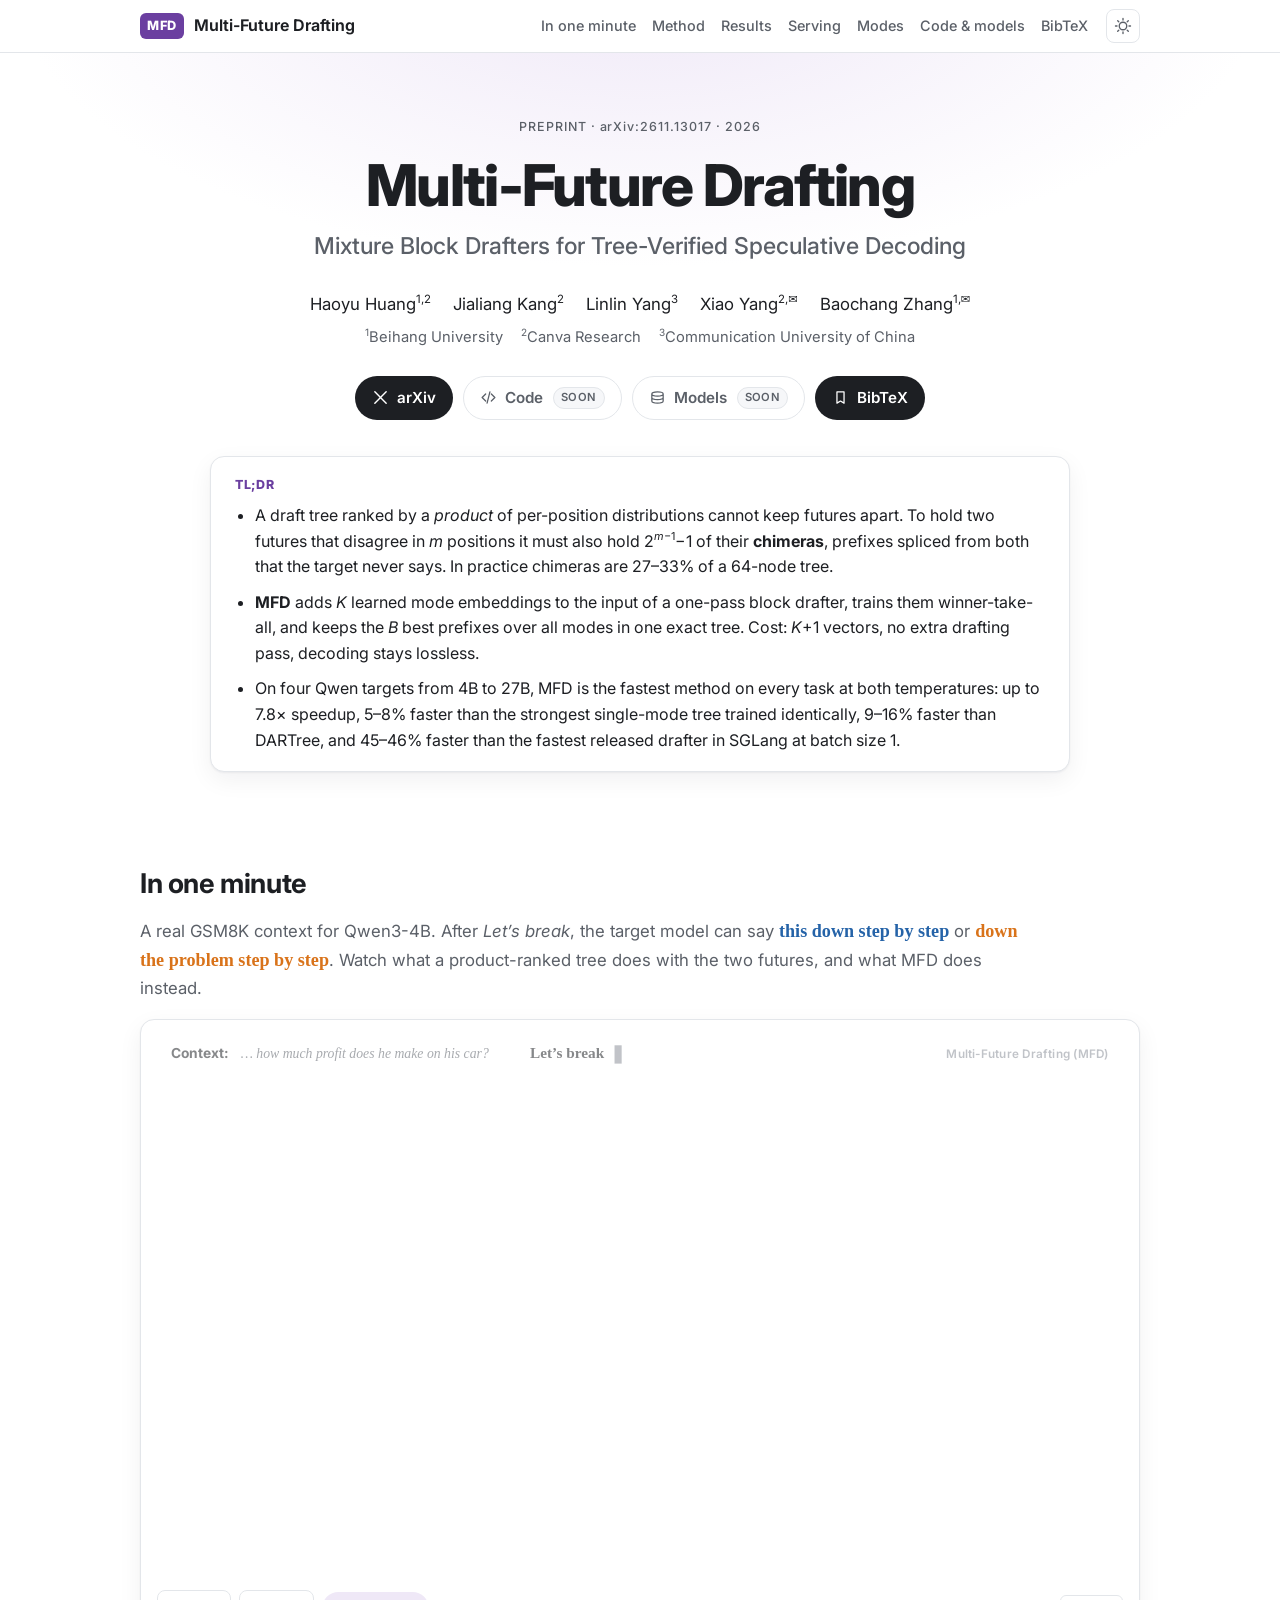
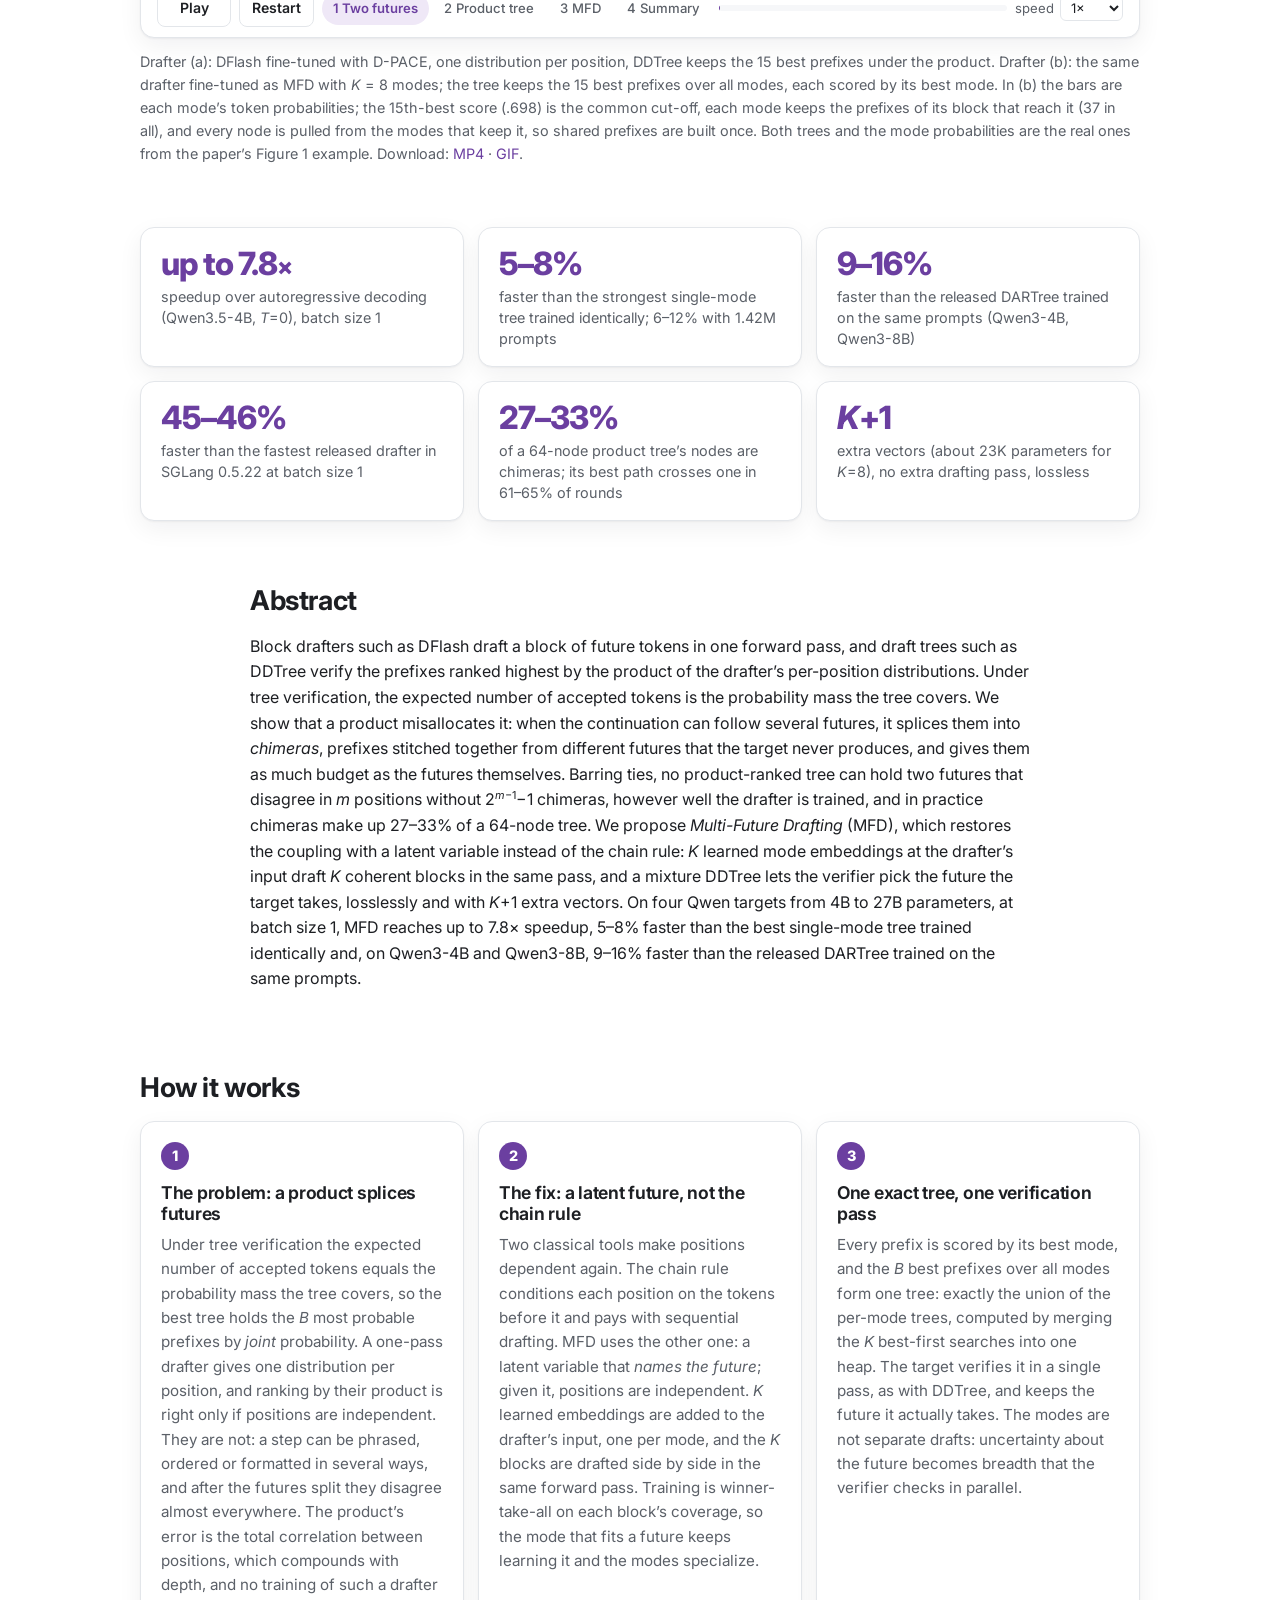
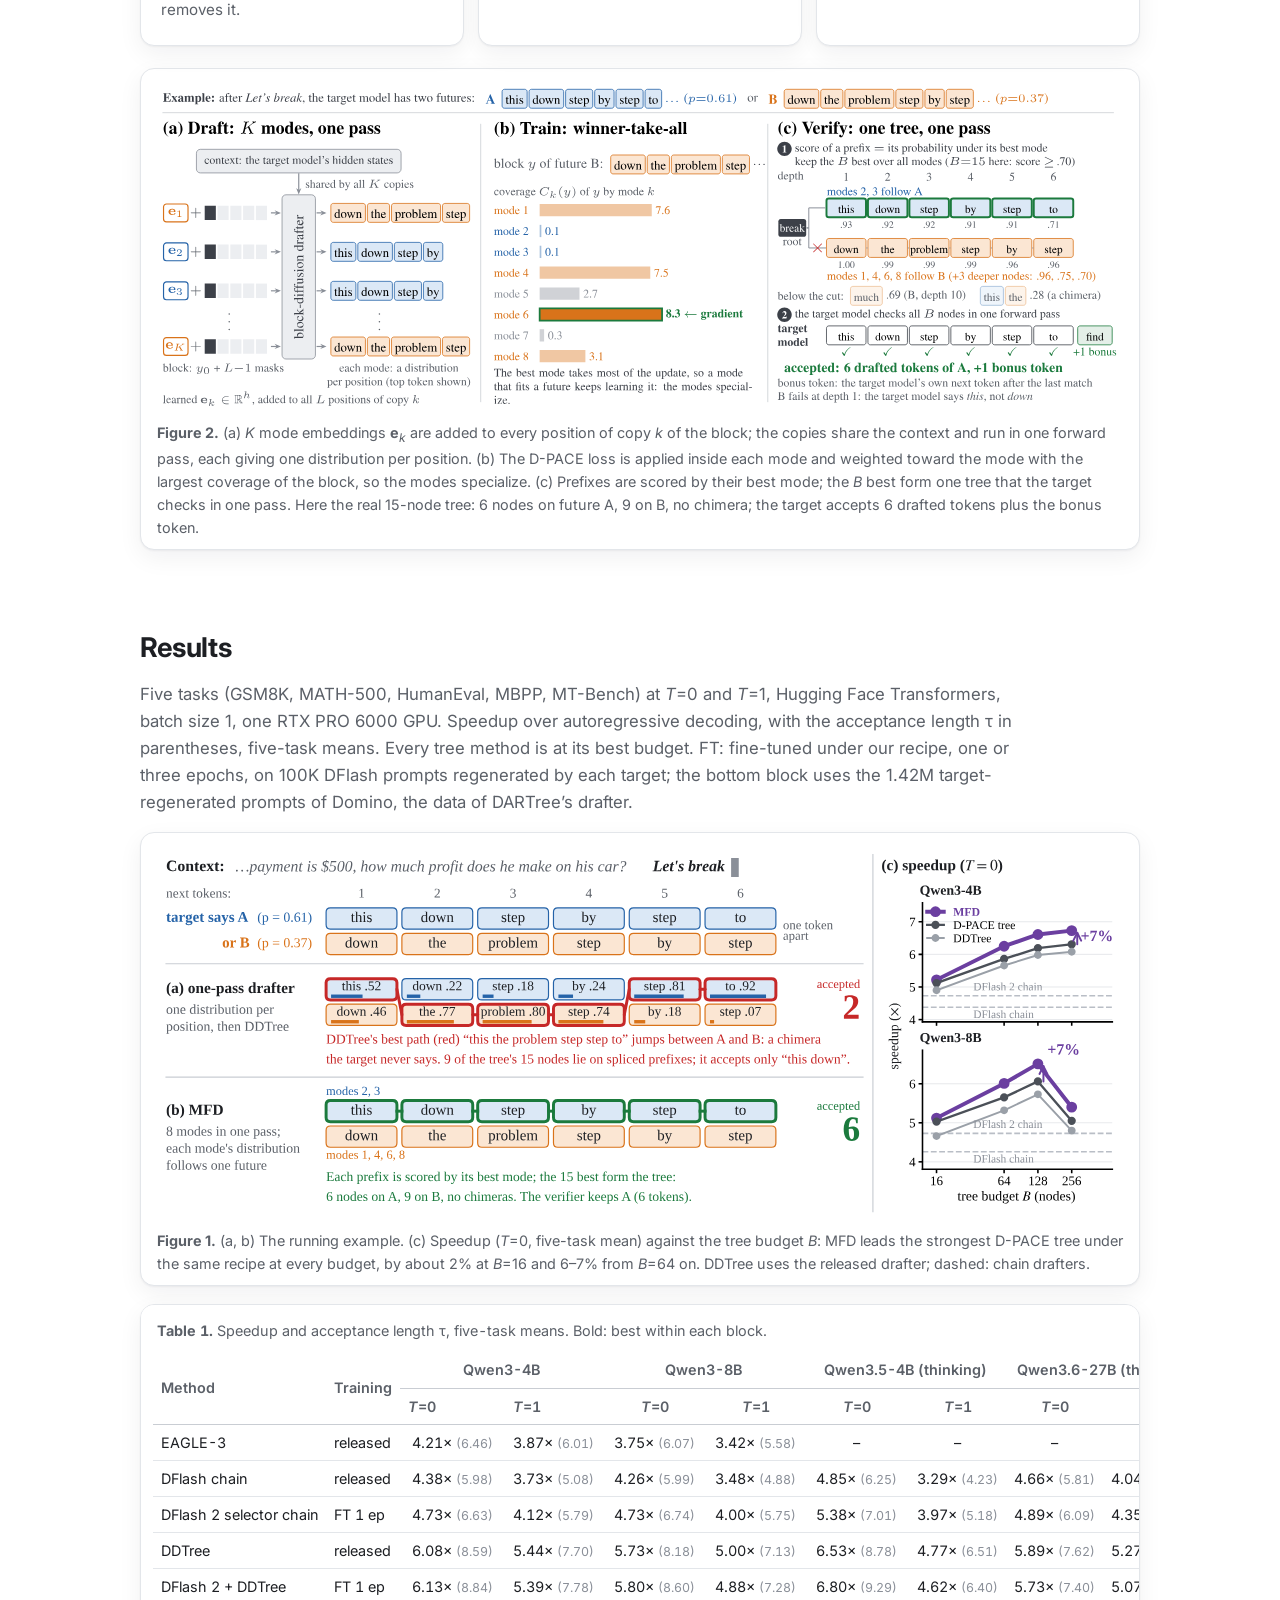
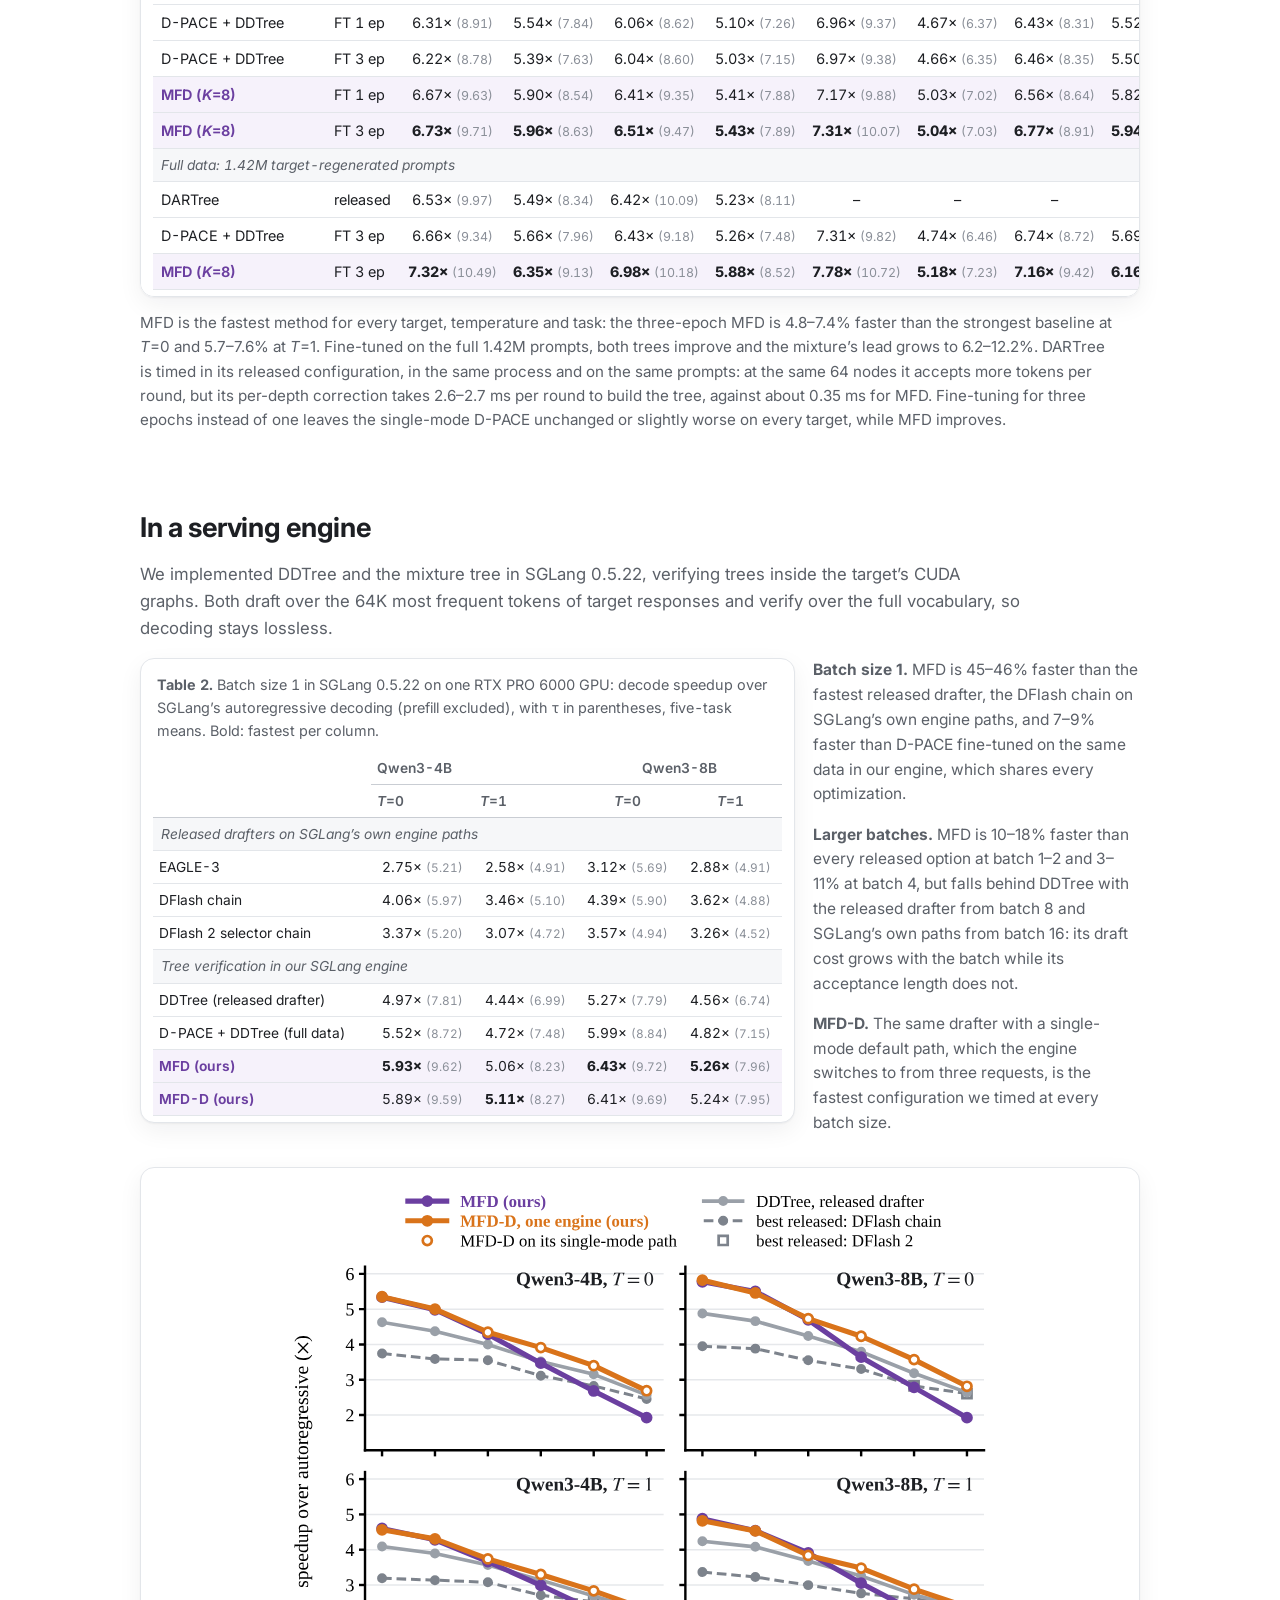
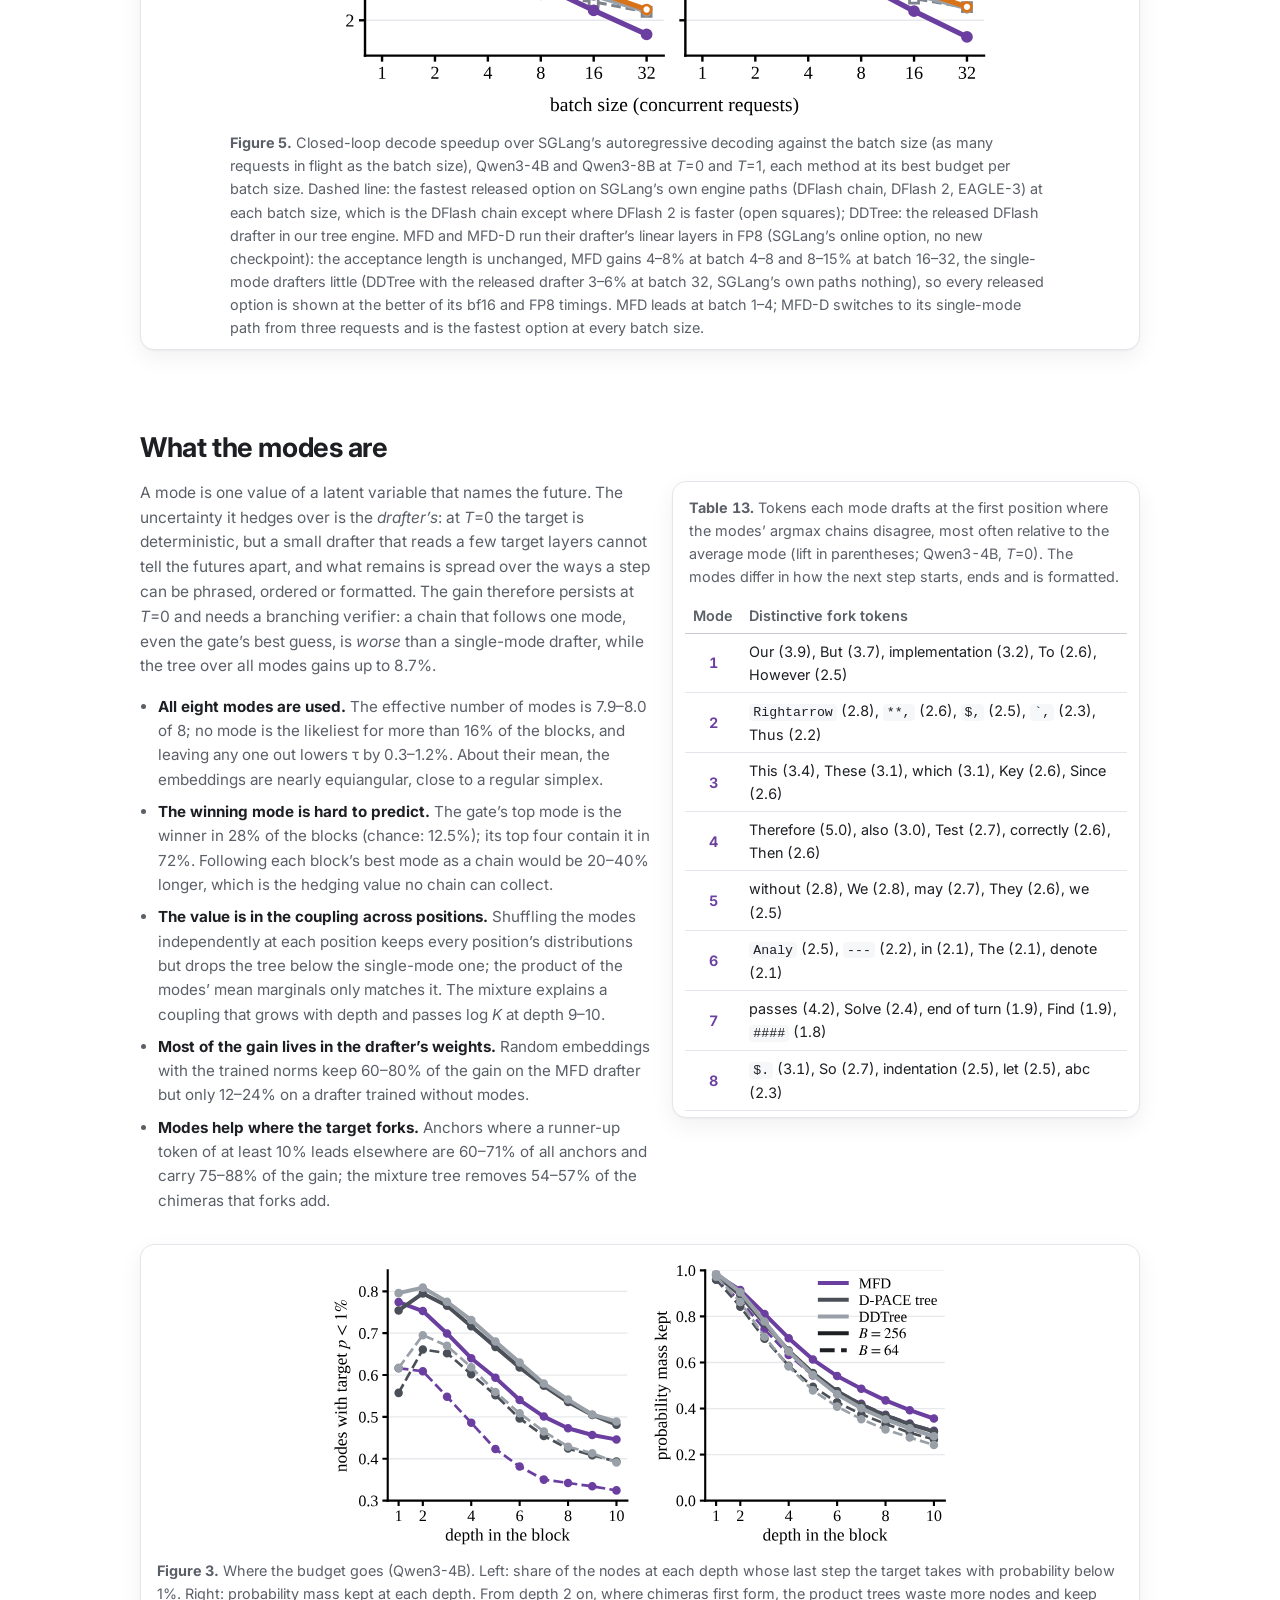
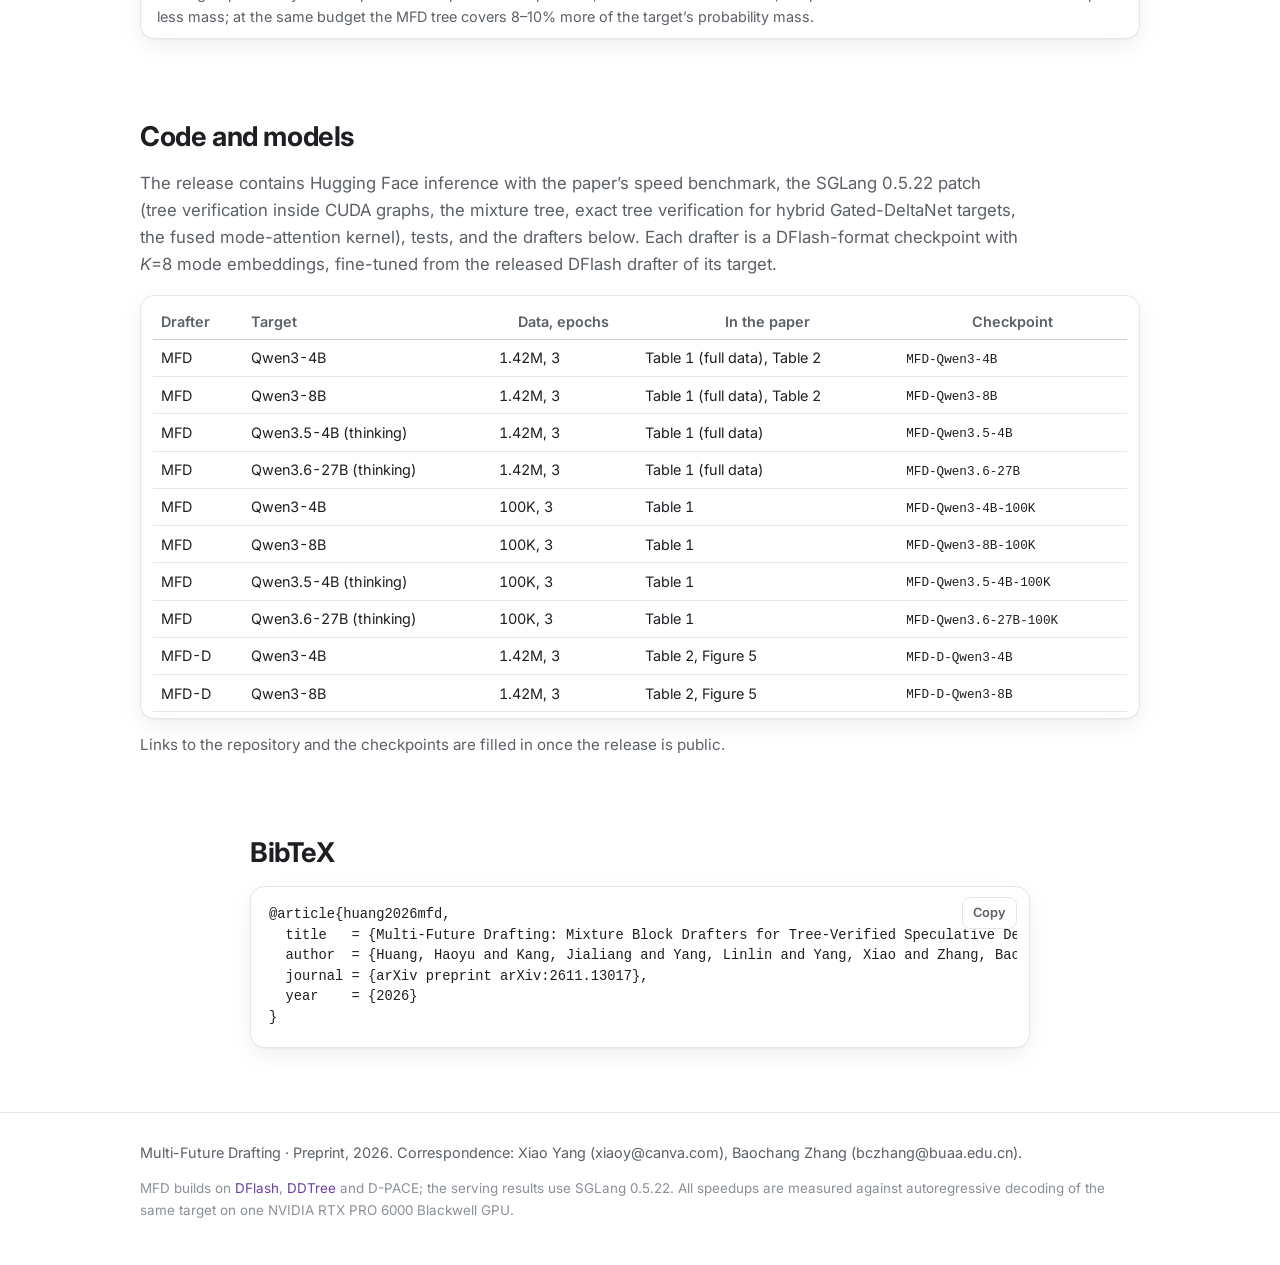
==== commit 41338258: "Add arXiv link" ====
--- a/docs/index.html
+++ b/docs/index.html
@@ -39,7 +39,7 @@
 
 <header class="hero" id="top">
   <div class="container">
-    <p class="venue">Preprint · 2026</p>
+    <p class="venue">Preprint · <span style="text-transform:none">arXiv:2611.13017</span> · 2026</p>
     <h1 class="title">Multi-Future Drafting</h1>
     <p class="subtitle">Mixture Block Drafters for Tree-Verified Speculative Decoding</p>
 
@@ -296,7 +296,7 @@
 <pre id="bib-text">@article{huang2026mfd,
   title   = {Multi-Future Drafting: Mixture Block Drafters for Tree-Verified Speculative Decoding},
   author  = {Huang, Haoyu and Kang, Jialiang and Yang, Linlin and Yang, Xiao and Zhang, Baochang},
-  journal = {arXiv preprint arXiv:ARXIV_ID},
+  journal = {arXiv preprint arXiv:2611.13017},
   year    = {2026}
 }</pre>
     </div>
@@ -313,6 +313,6 @@
 </footer>
 
 <script src="static/js/chimera.js?v=20261105b"></script>
-<script src="static/js/main.js?v=20261105b"></script>
+<script src="static/js/main.js?v=20261110"></script>
 </body>
 </html>
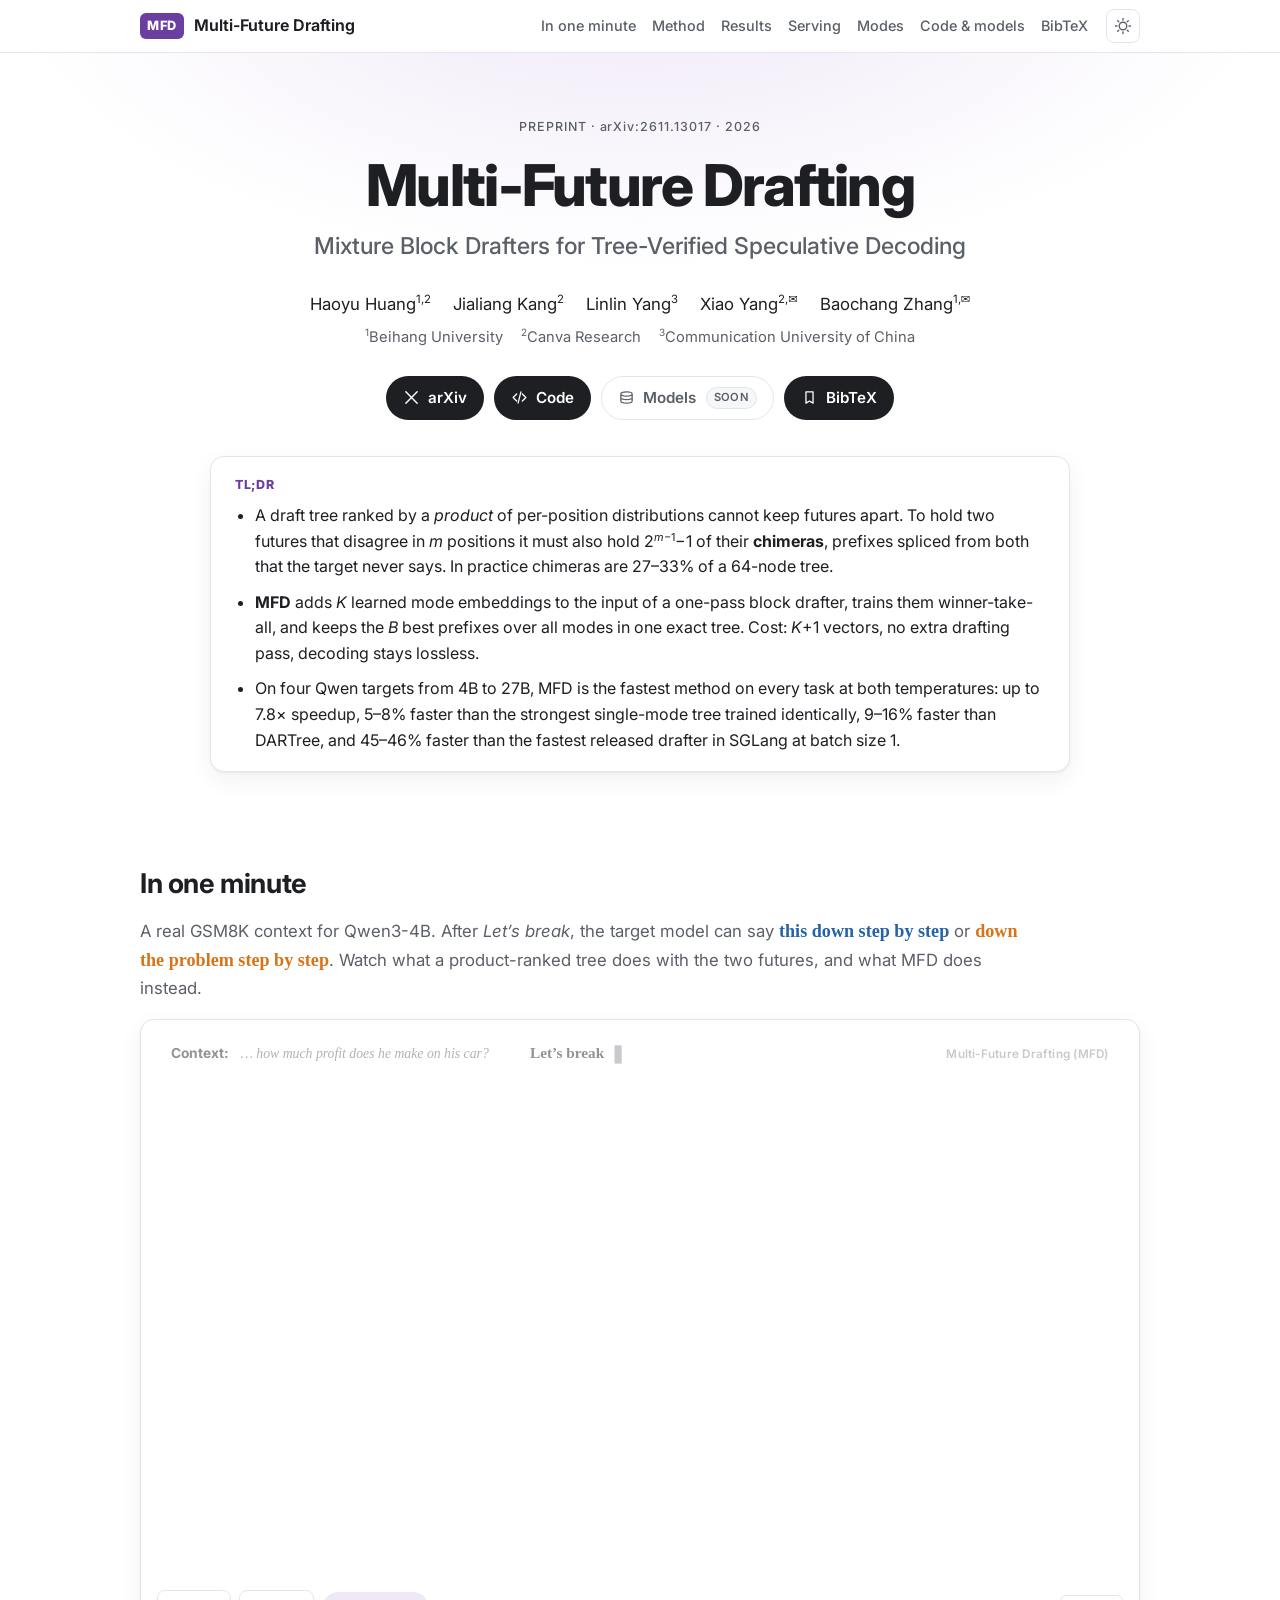
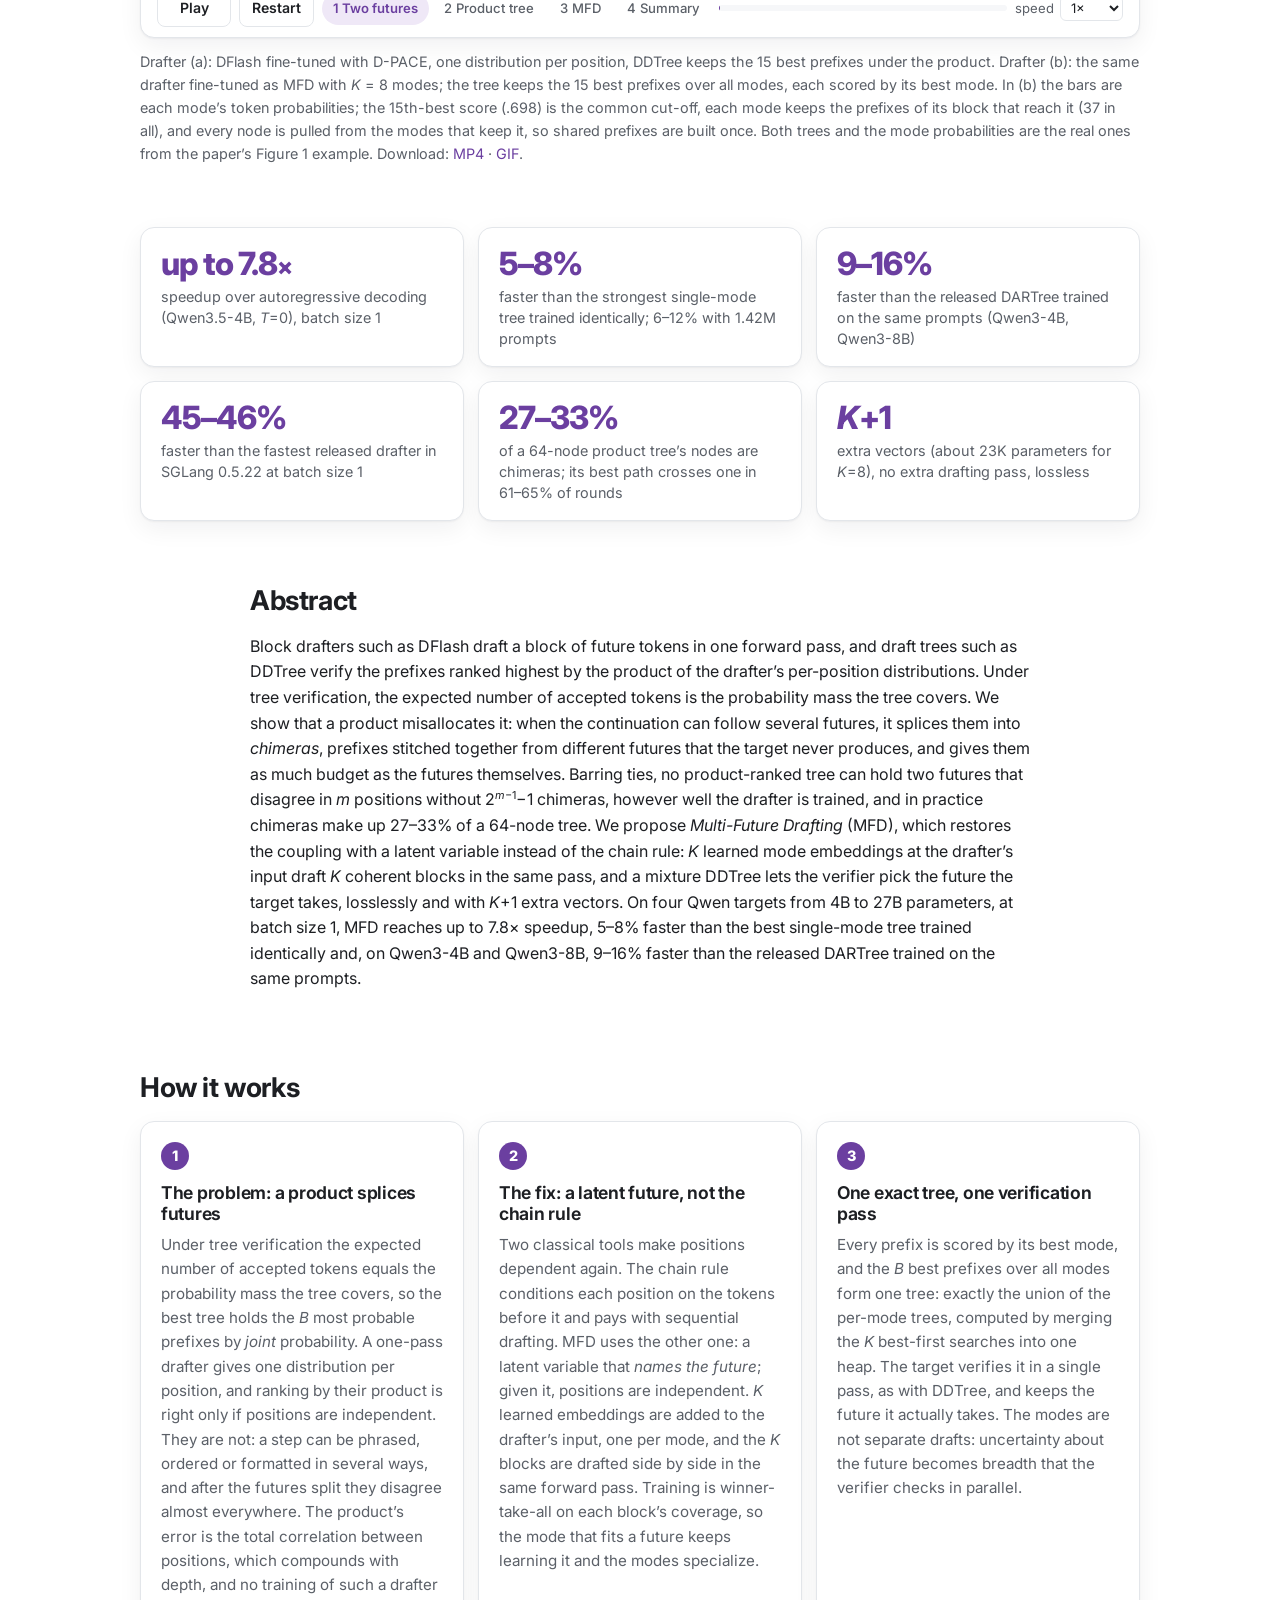
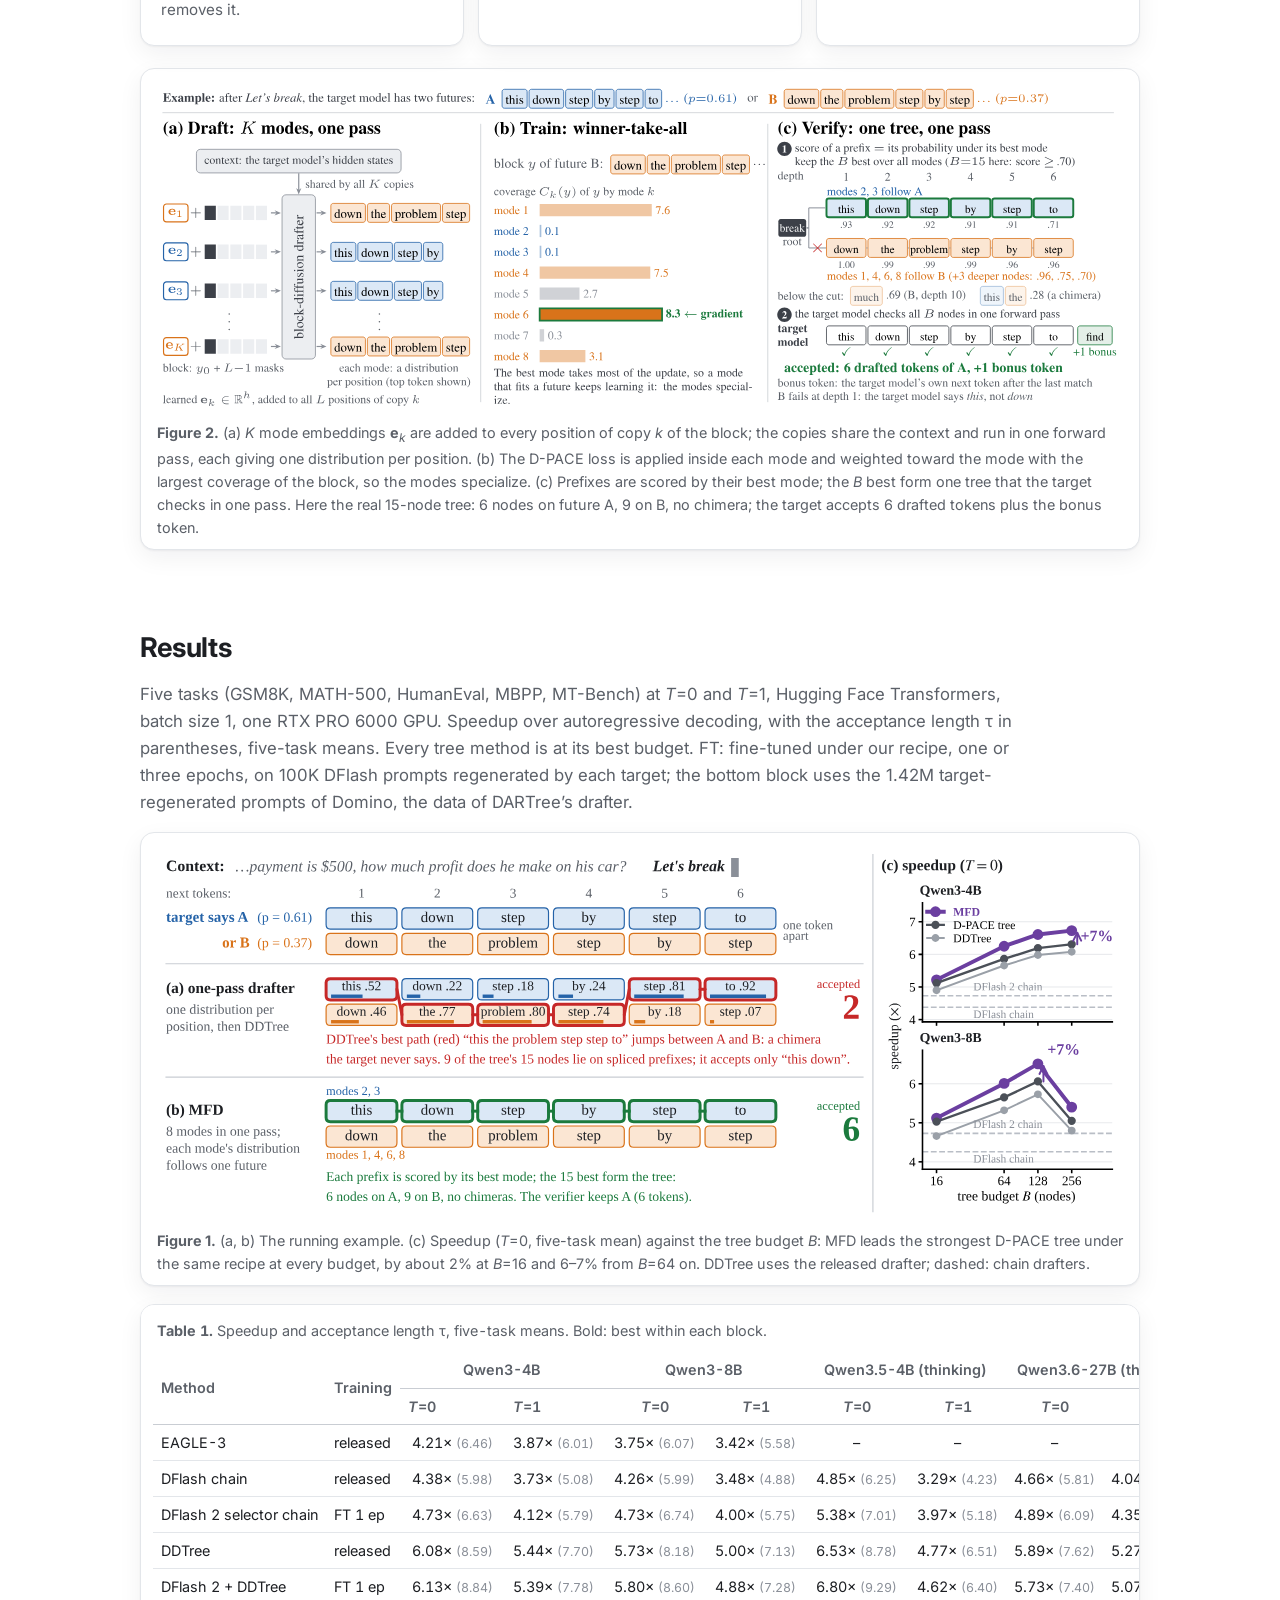
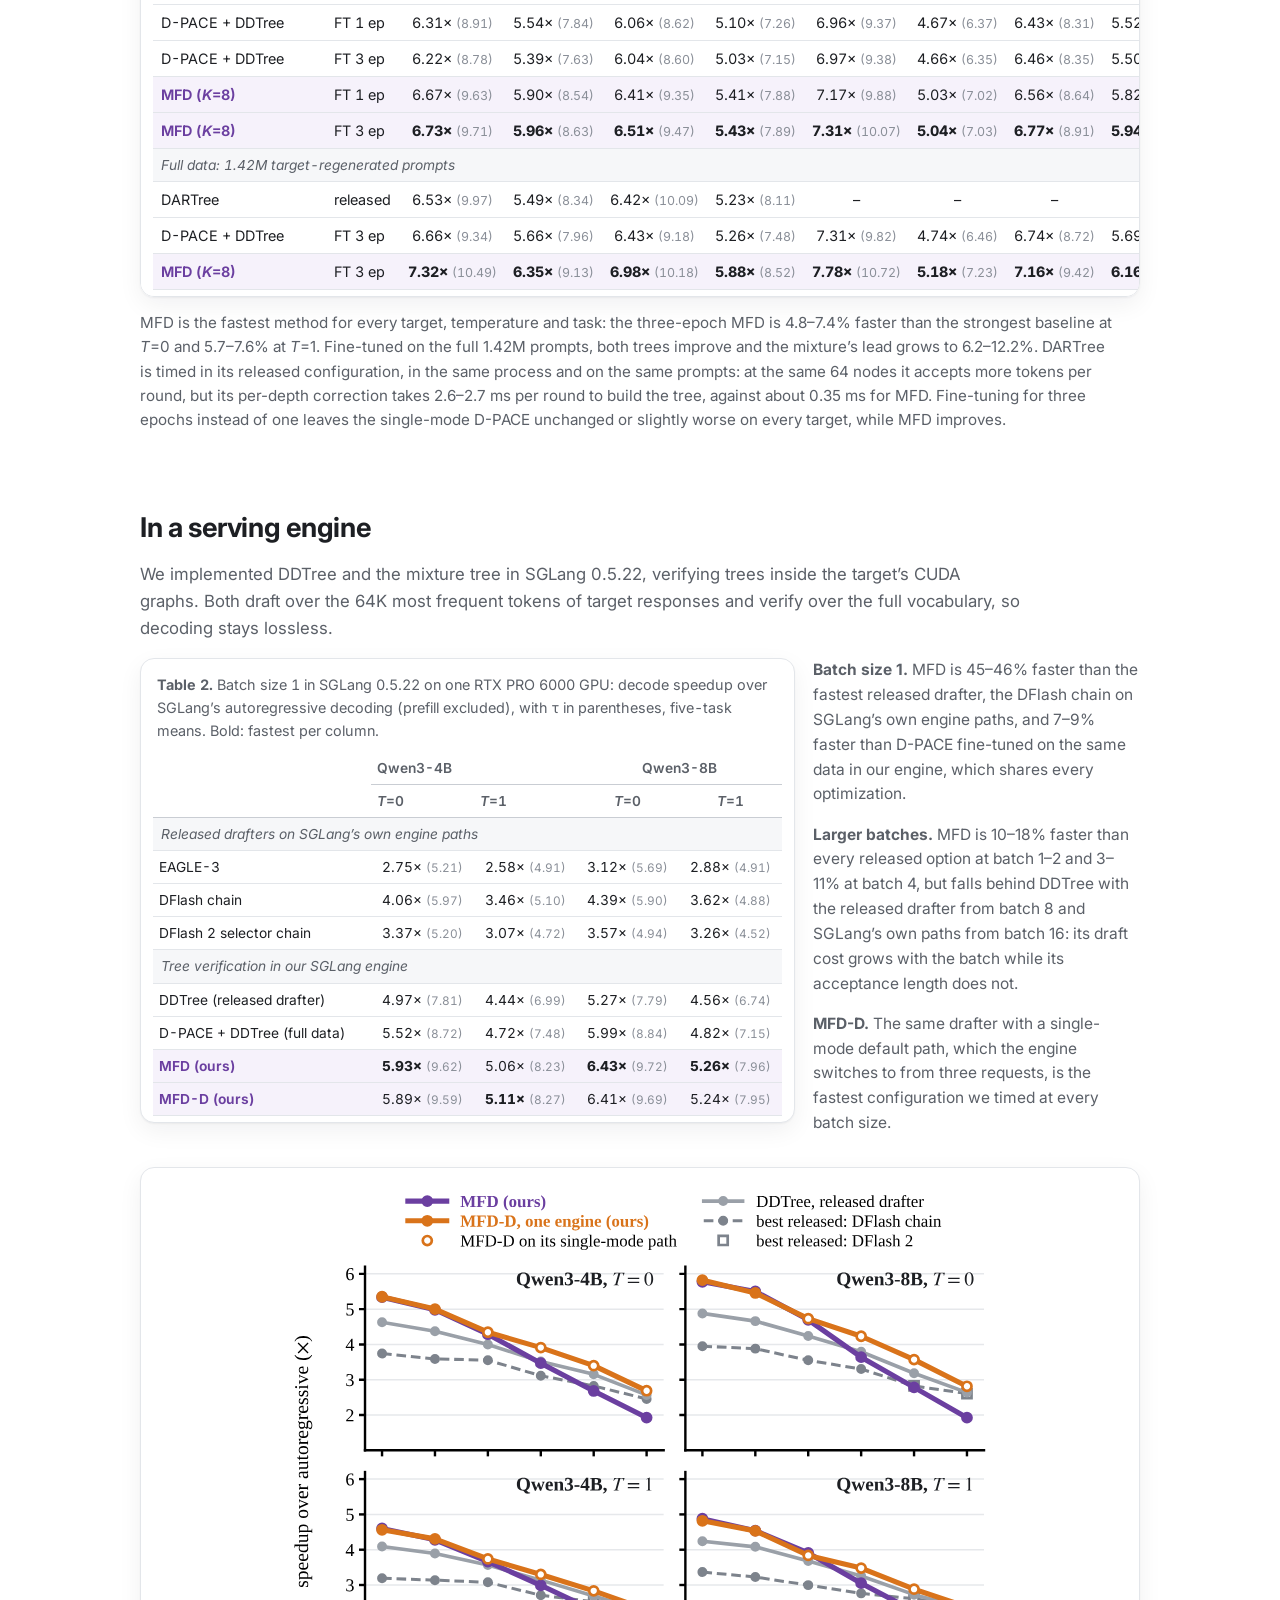
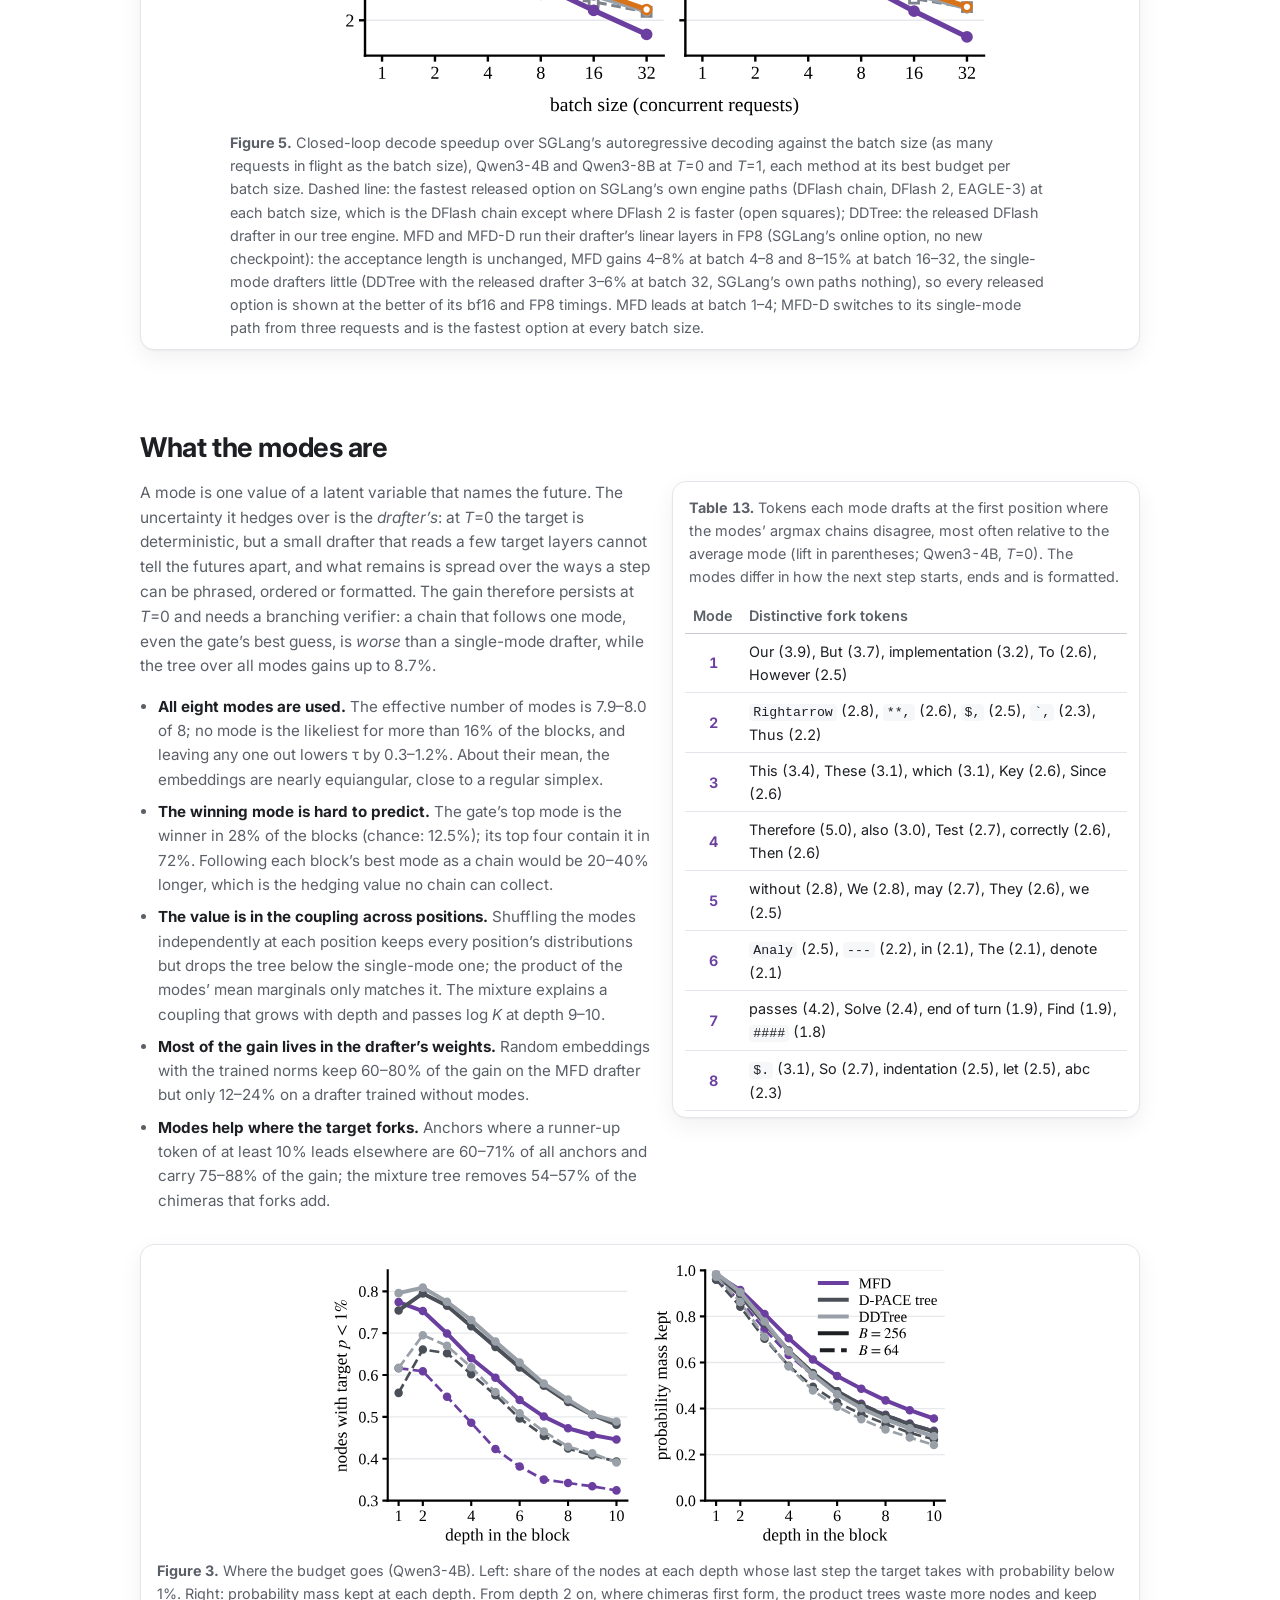
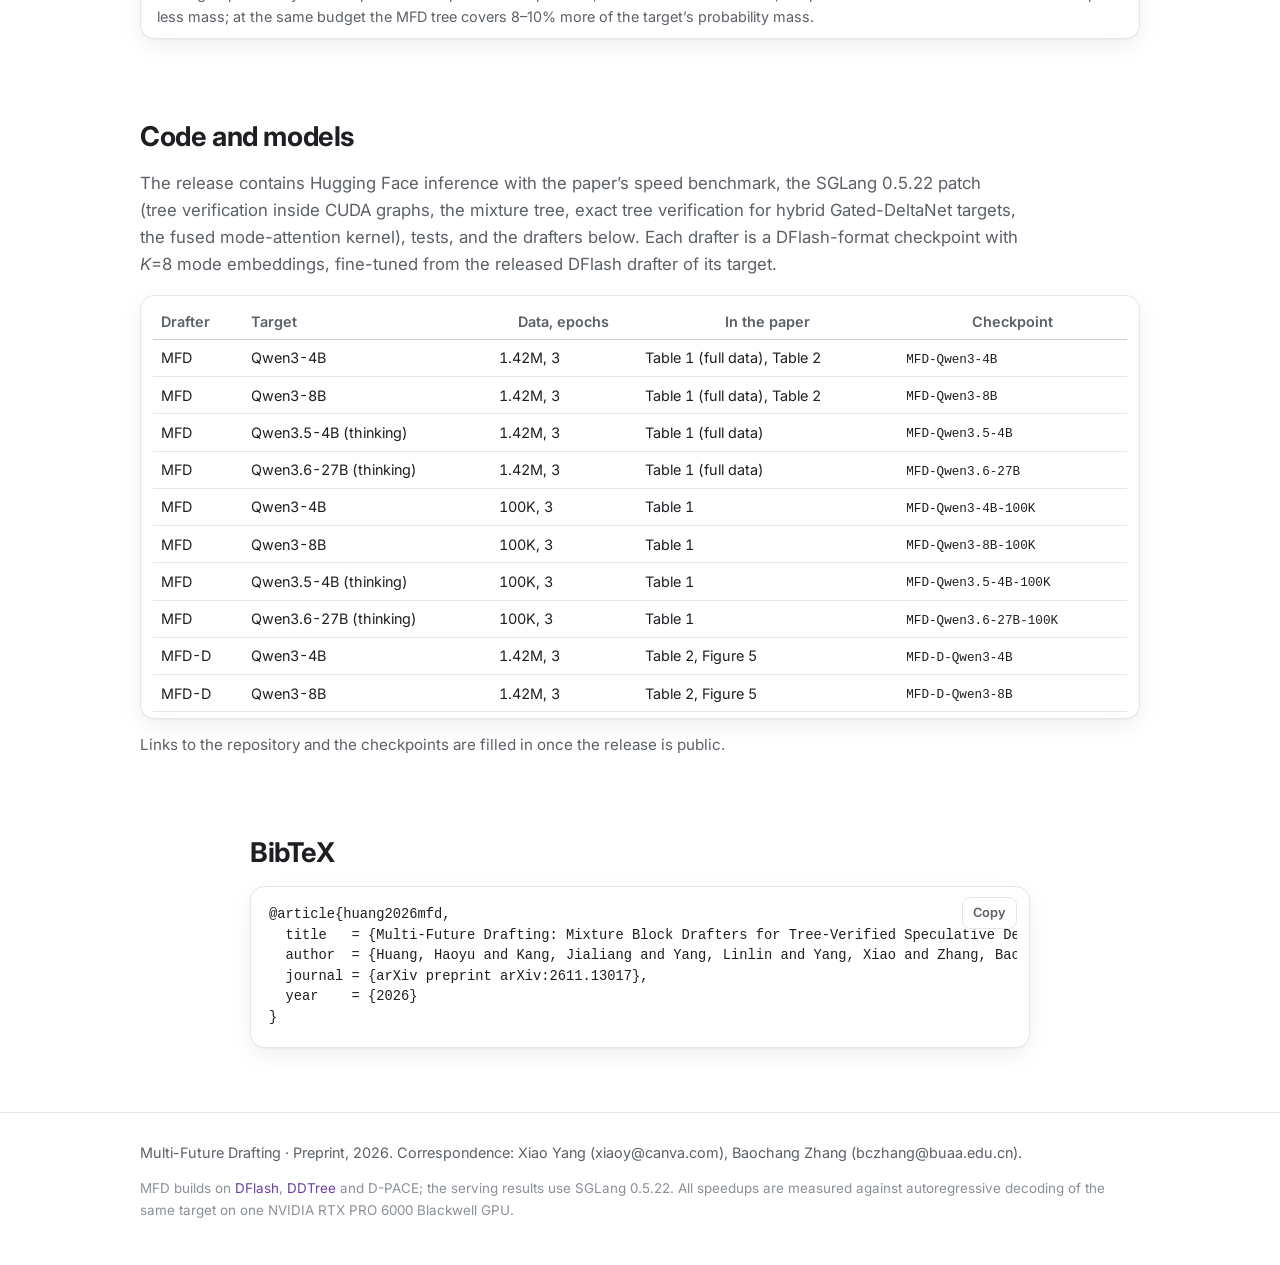
==== commit e585d7b0: "Add inference code" ====
--- a/docs/index.html
+++ b/docs/index.html
@@ -313,6 +313,6 @@
 </footer>
 
 <script src="static/js/chimera.js?v=20261105b"></script>
-<script src="static/js/main.js?v=20261110"></script>
+<script src="static/js/main.js?v=20261111"></script>
 </body>
 </html>
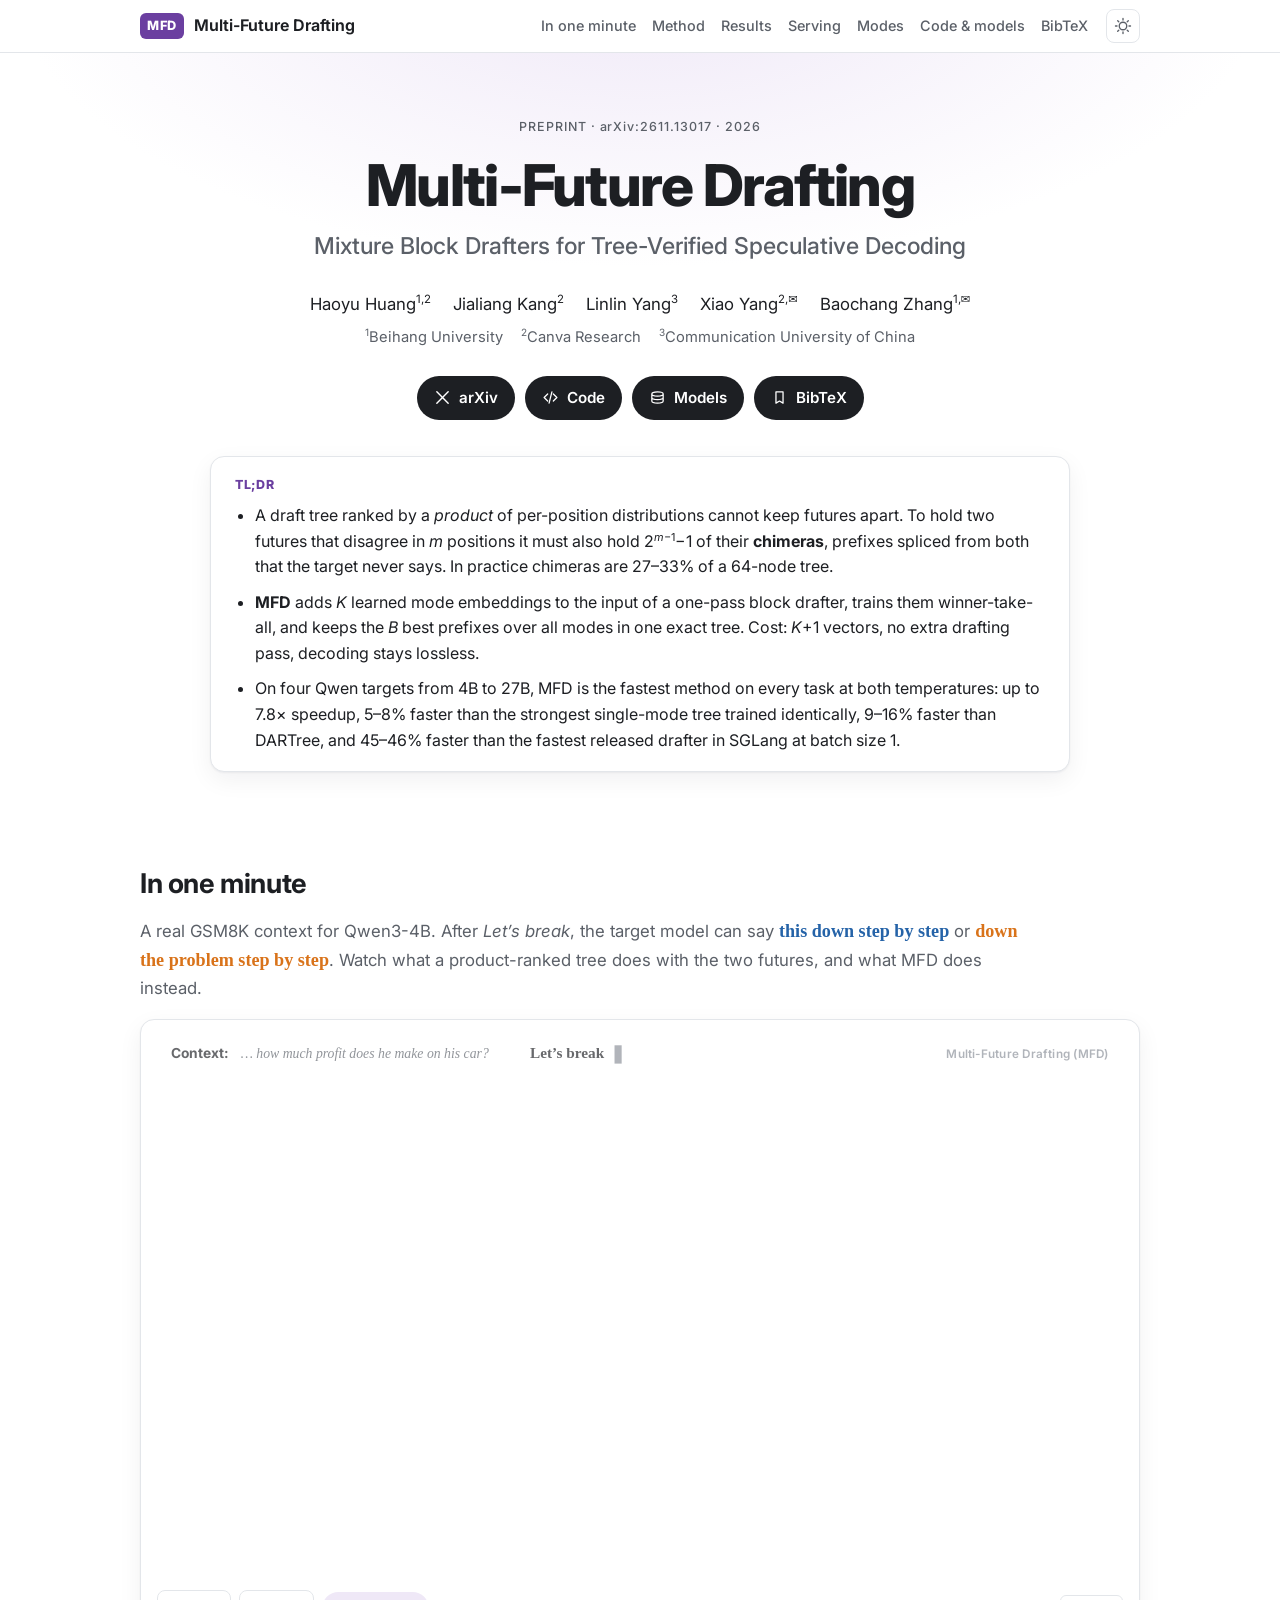
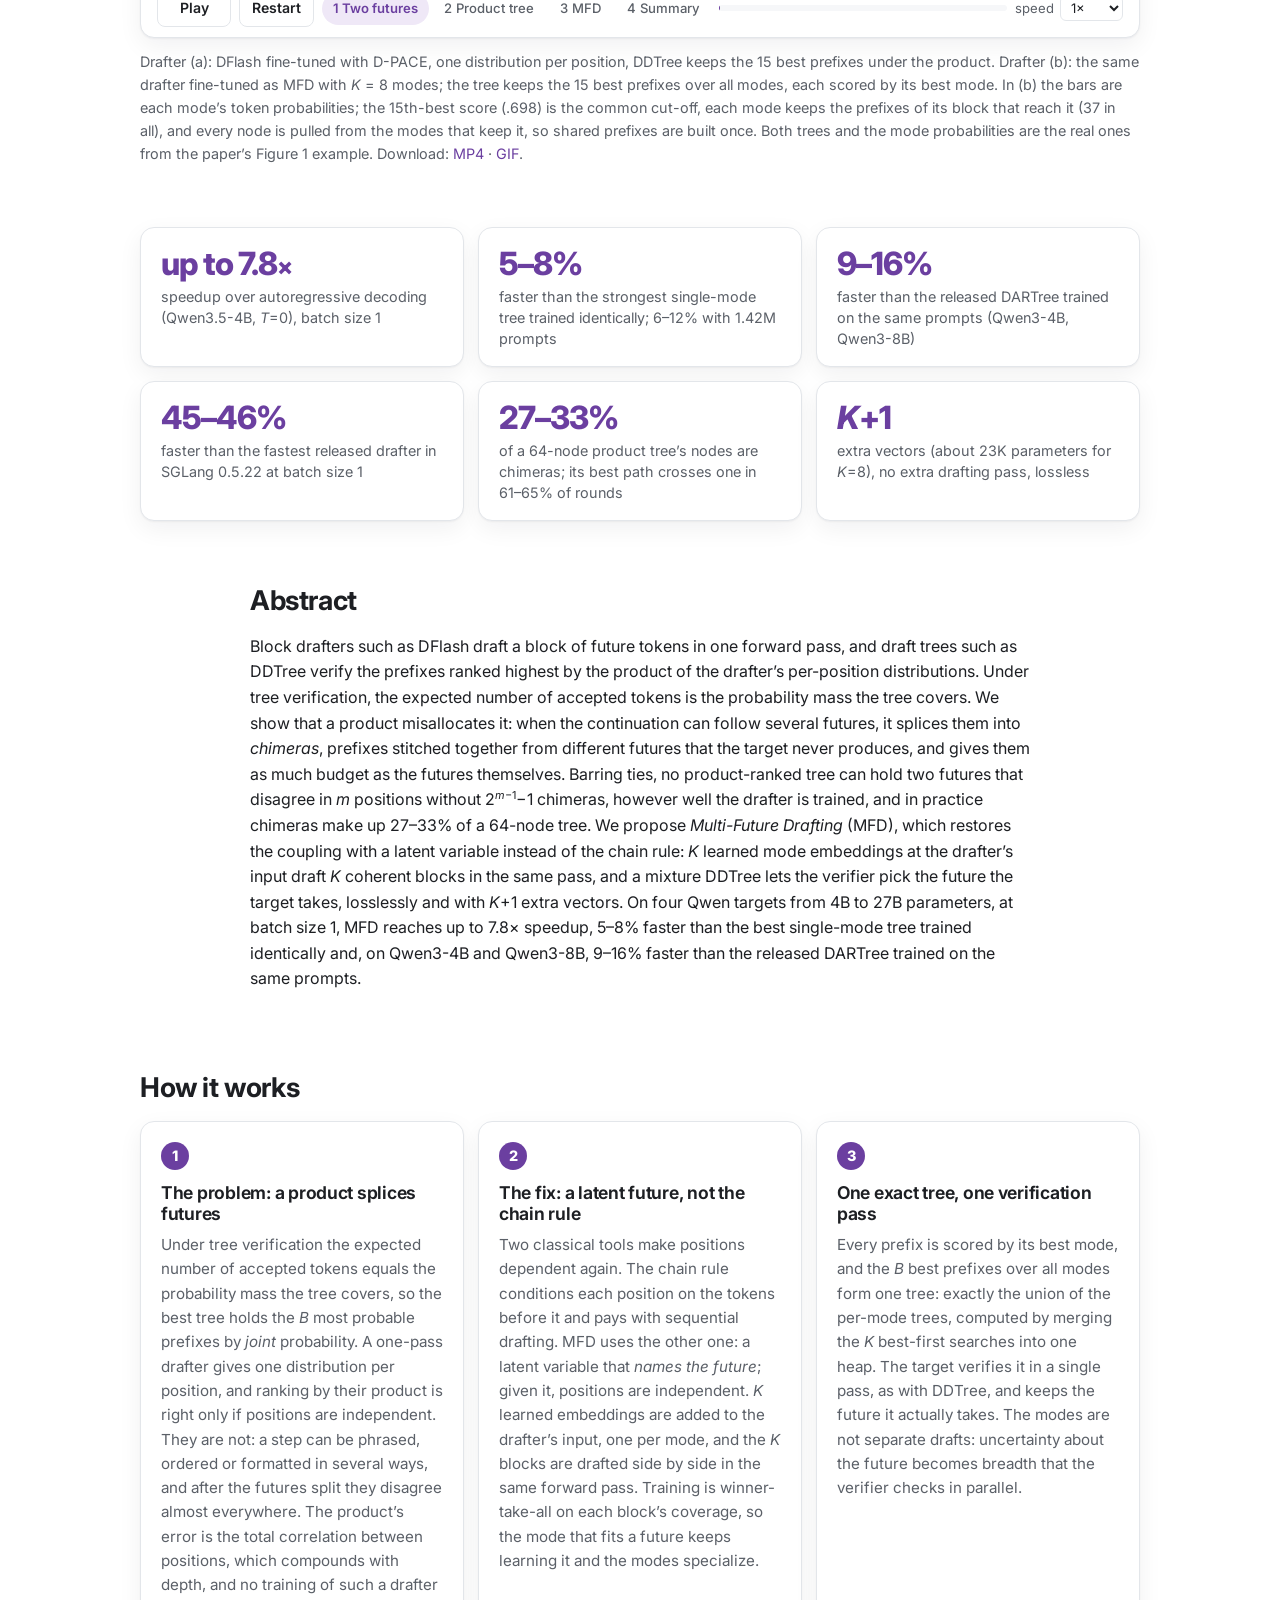
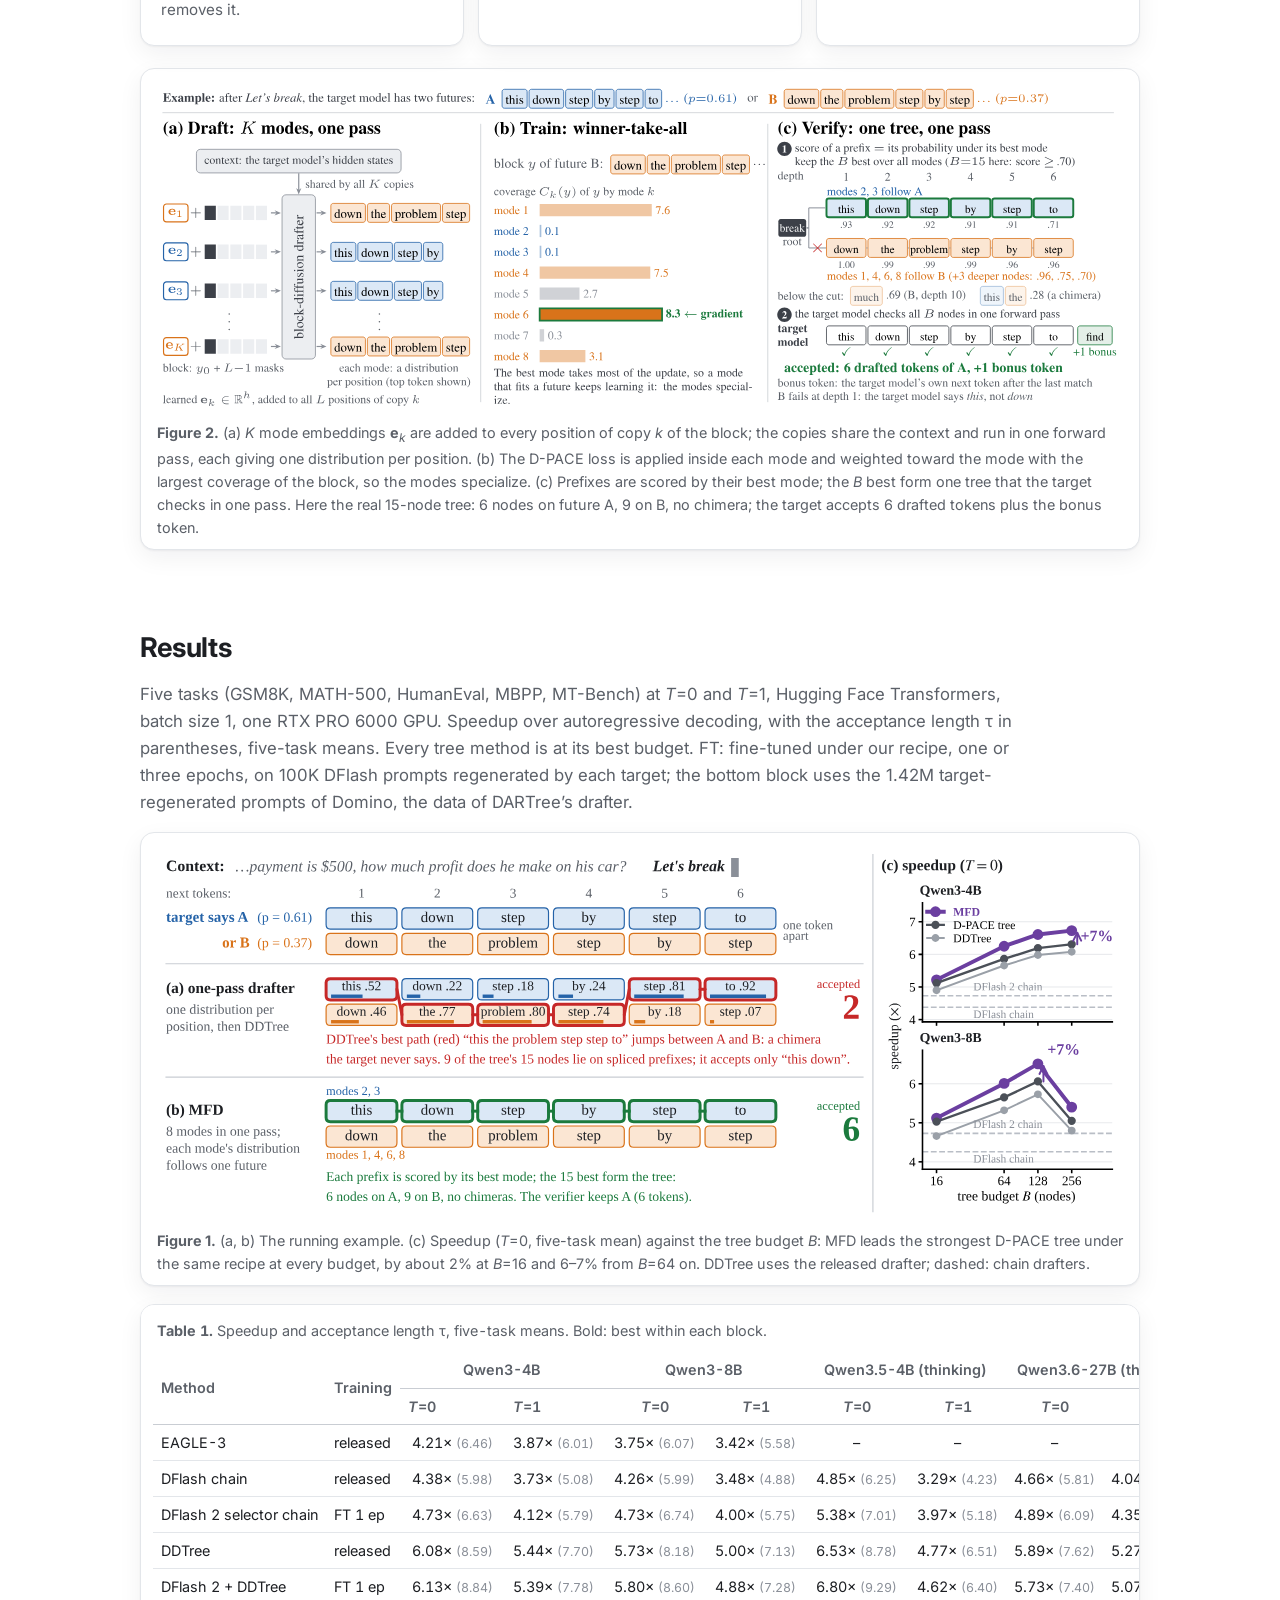
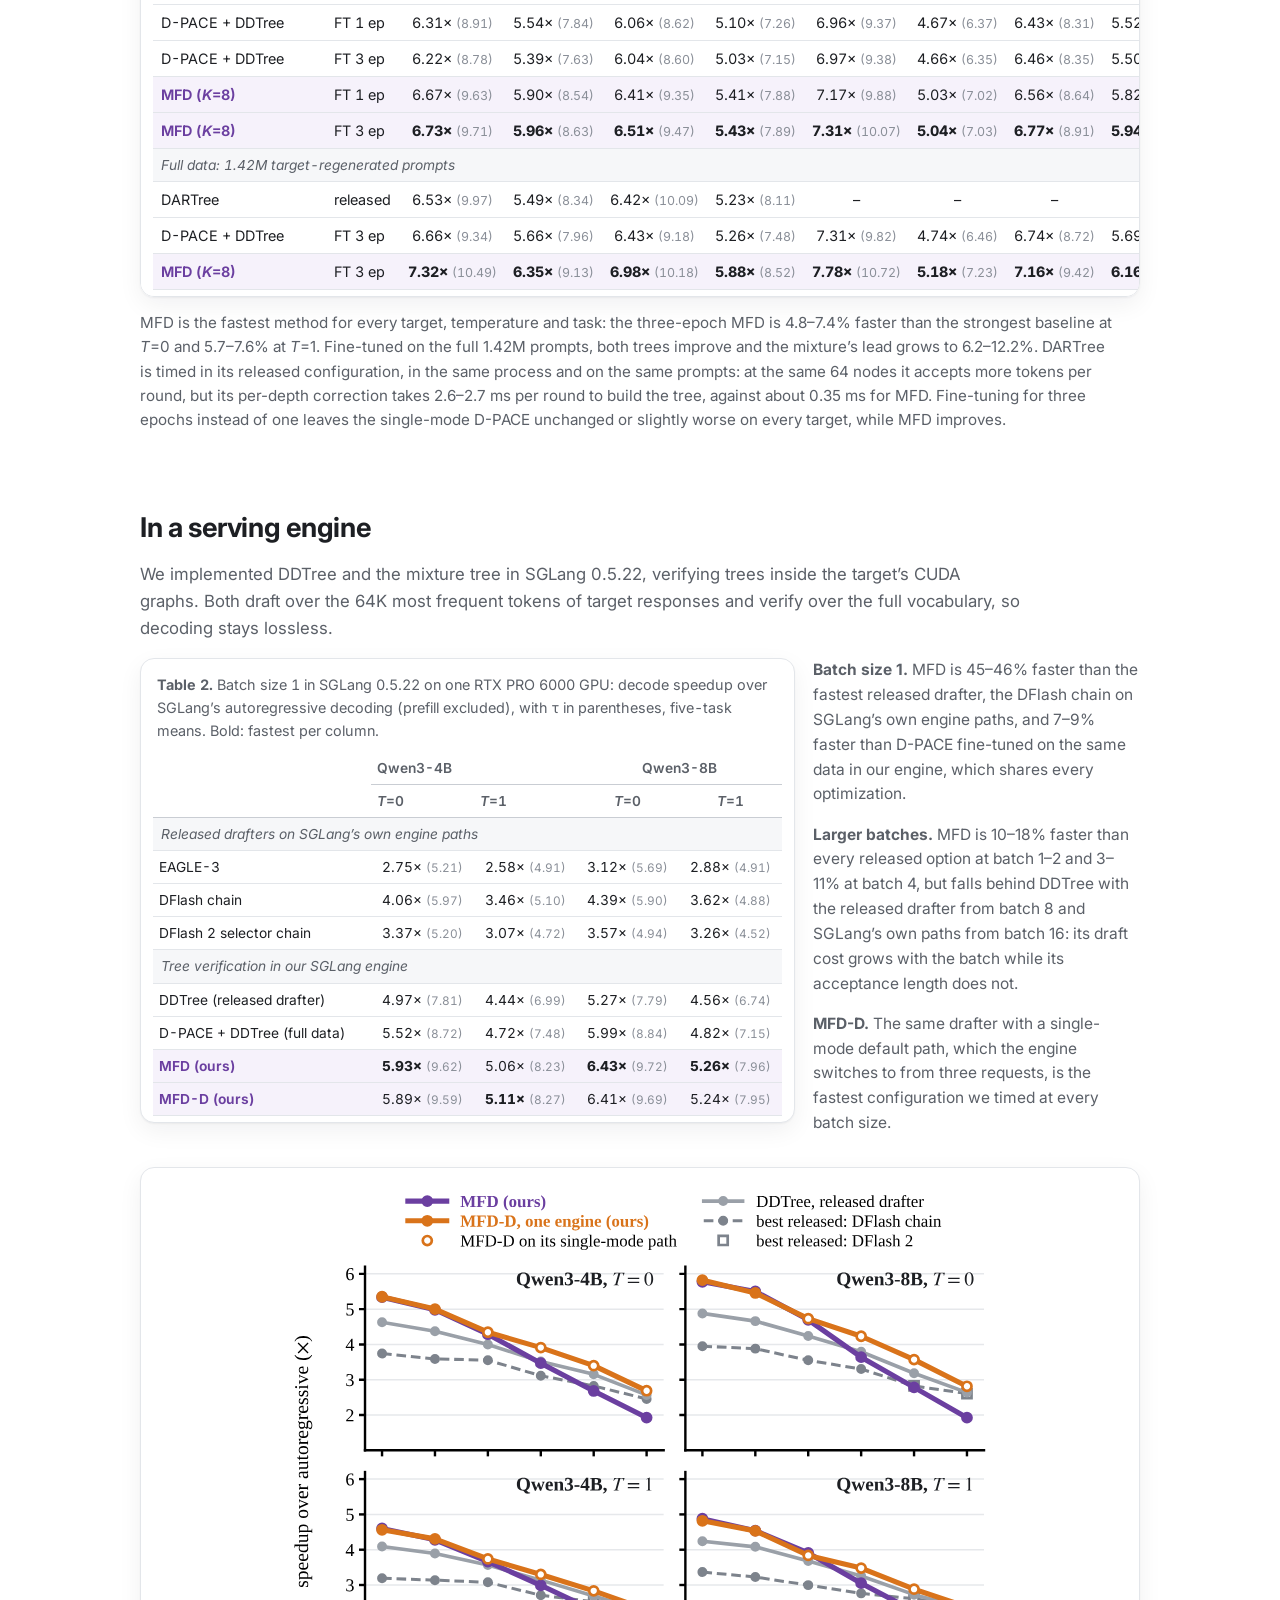
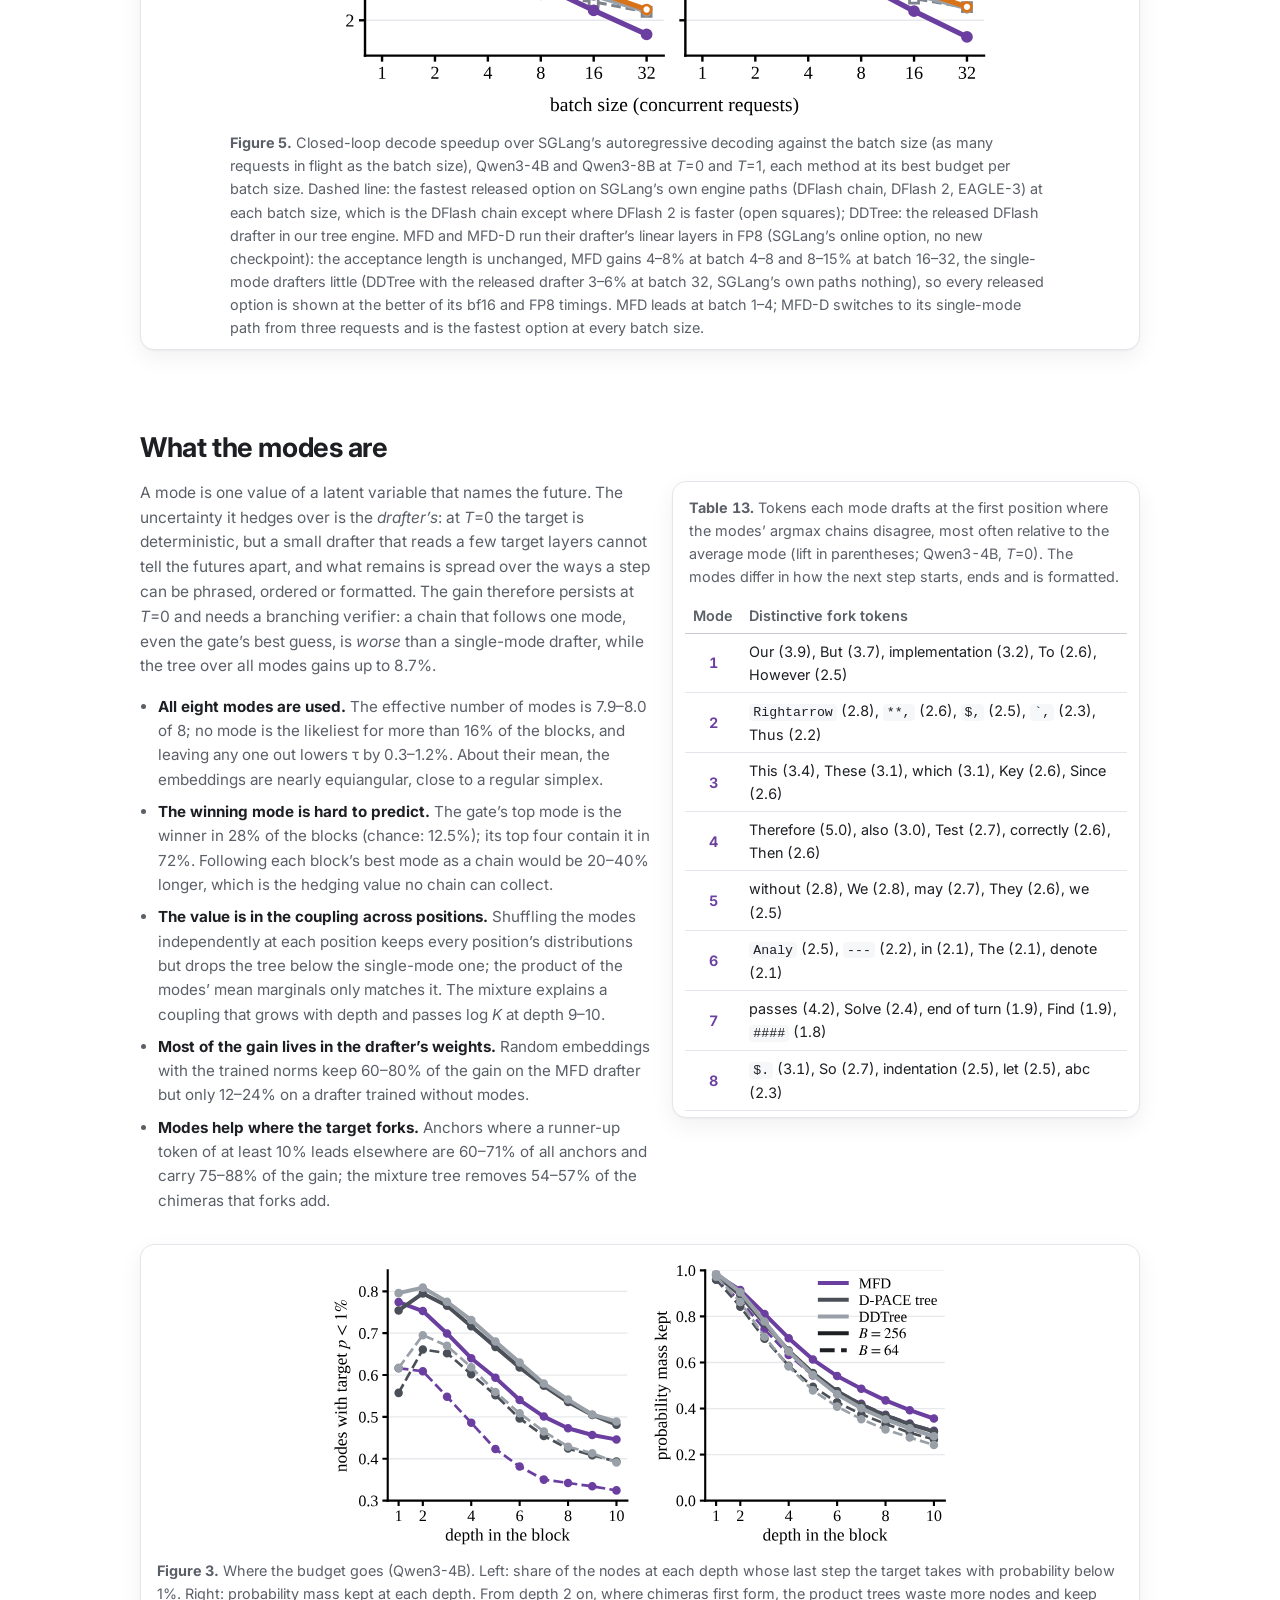
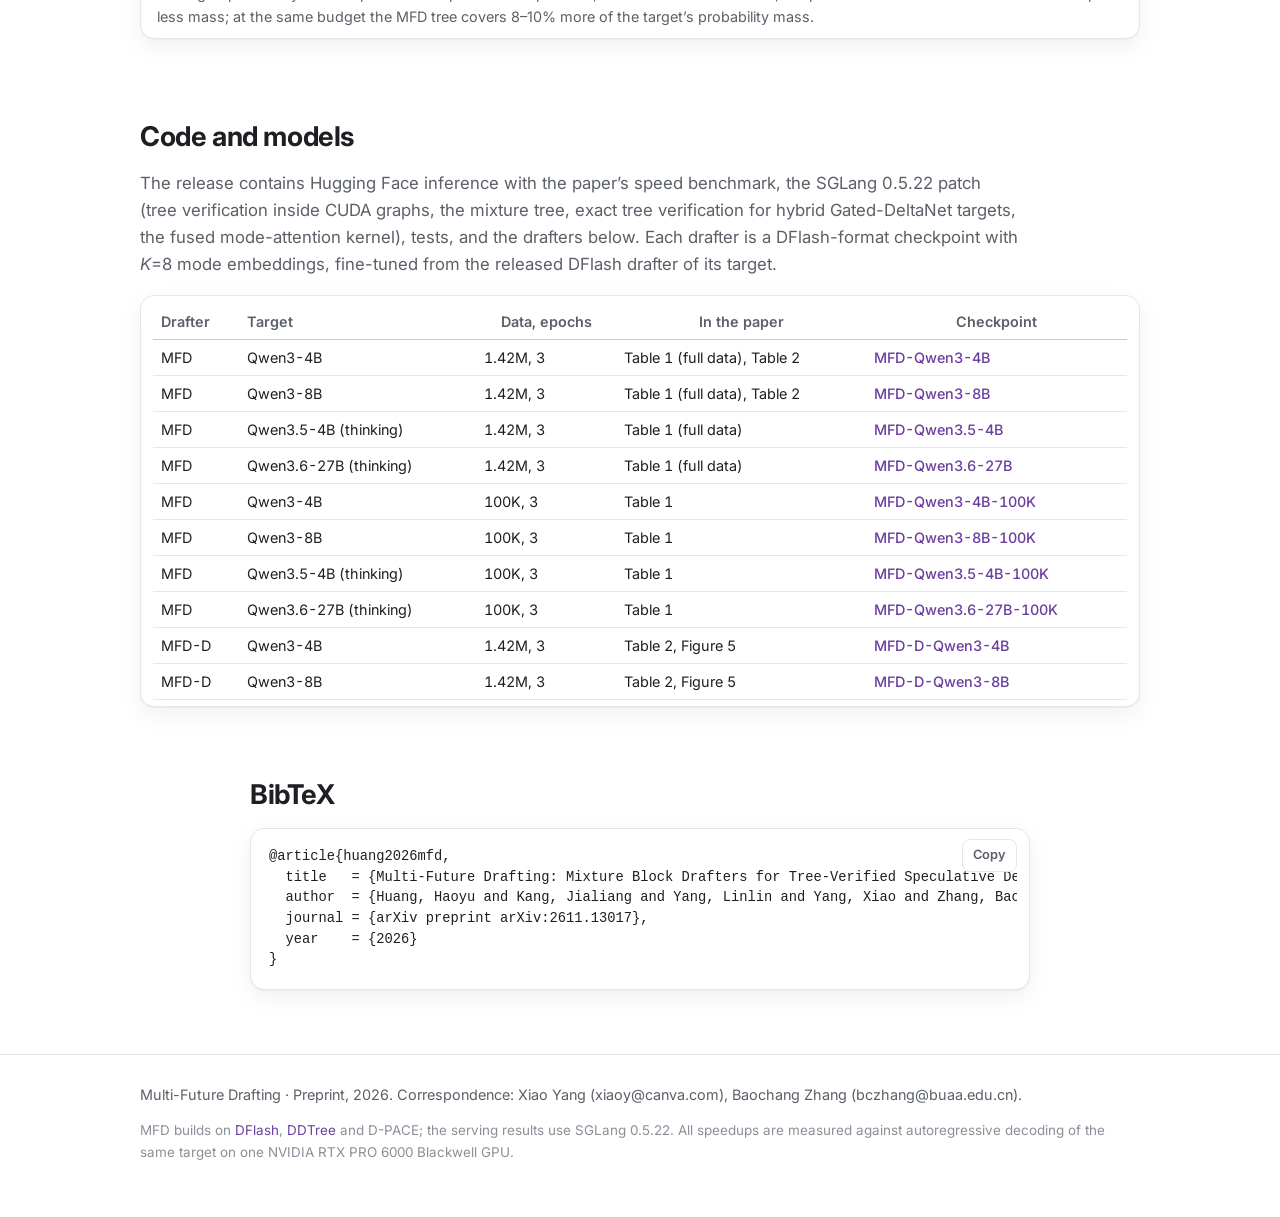
==== commit 95040343: "Model links and HF badges" ====
--- a/docs/index.html
+++ b/docs/index.html
@@ -313,6 +313,6 @@
 </footer>
 
 <script src="static/js/chimera.js?v=20261105b"></script>
-<script src="static/js/main.js?v=20261111"></script>
+<script src="static/js/main.js?v=20261111b"></script>
 </body>
 </html>
